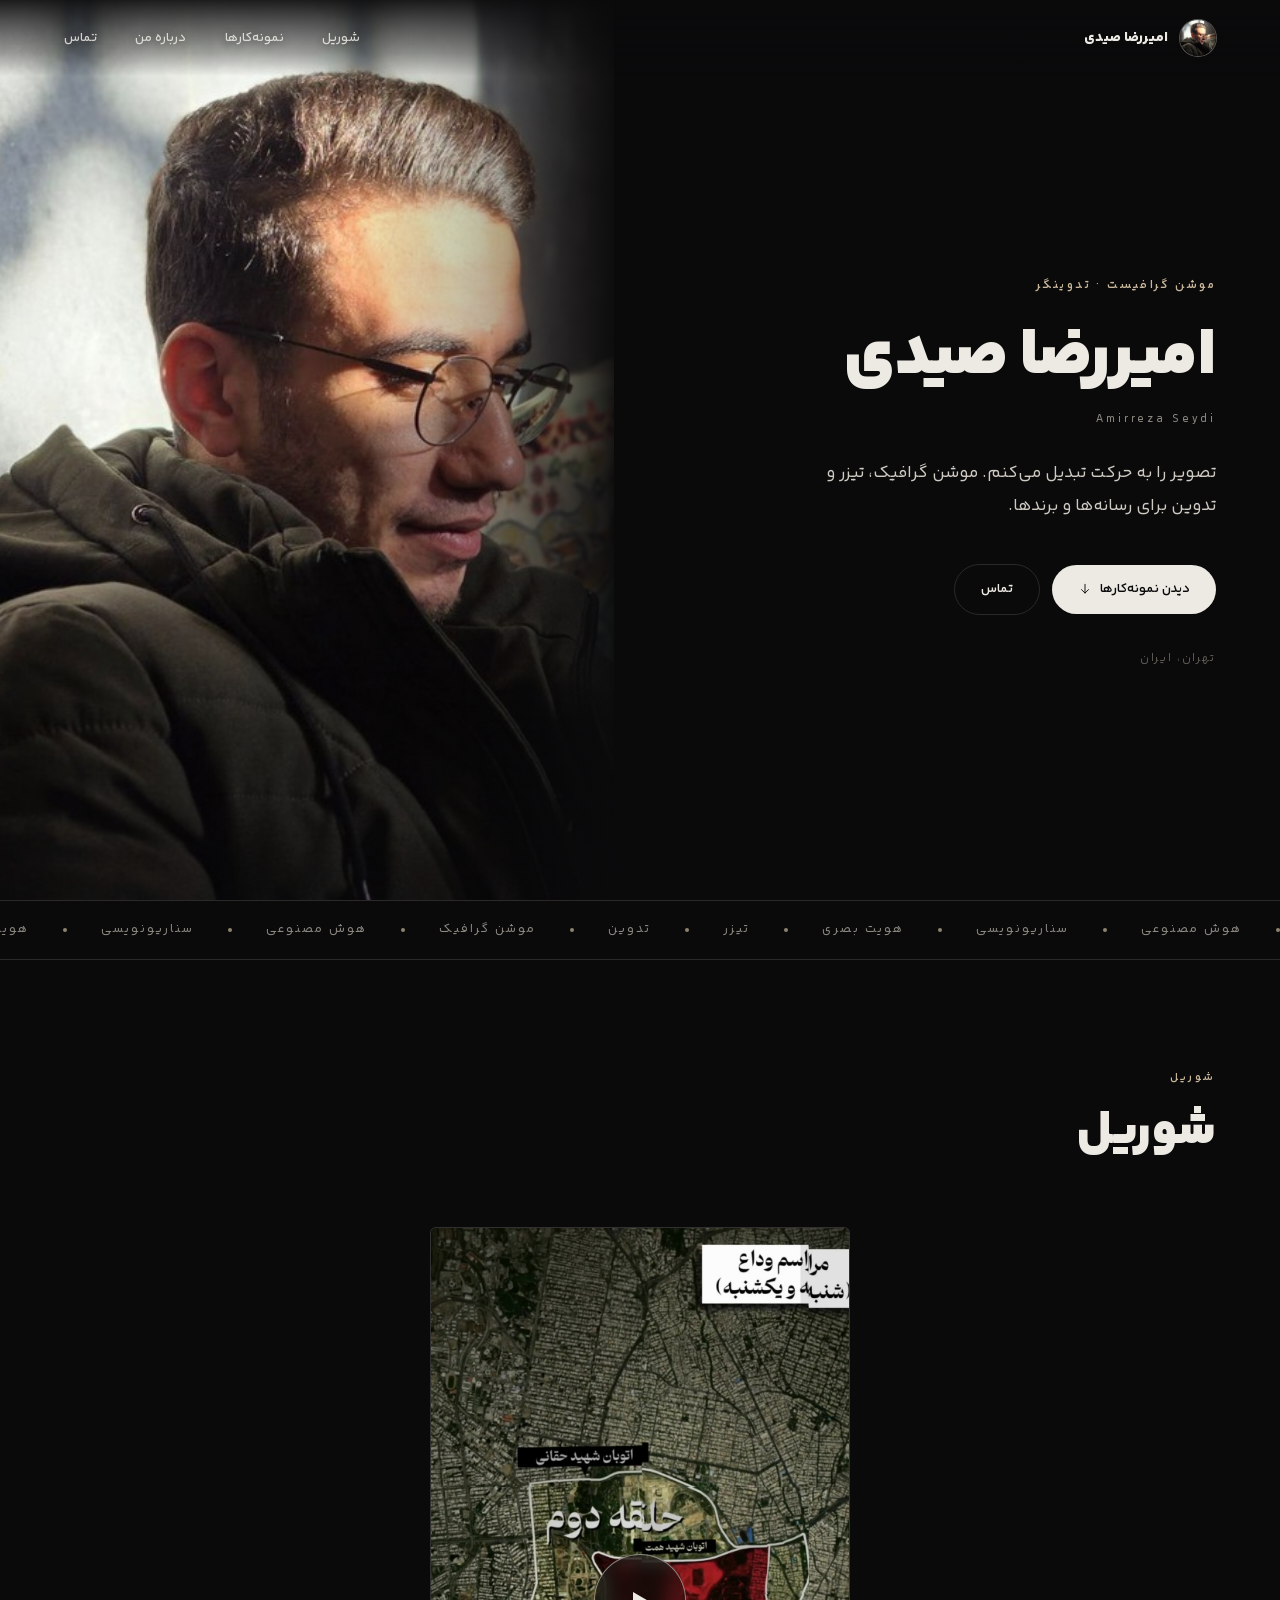
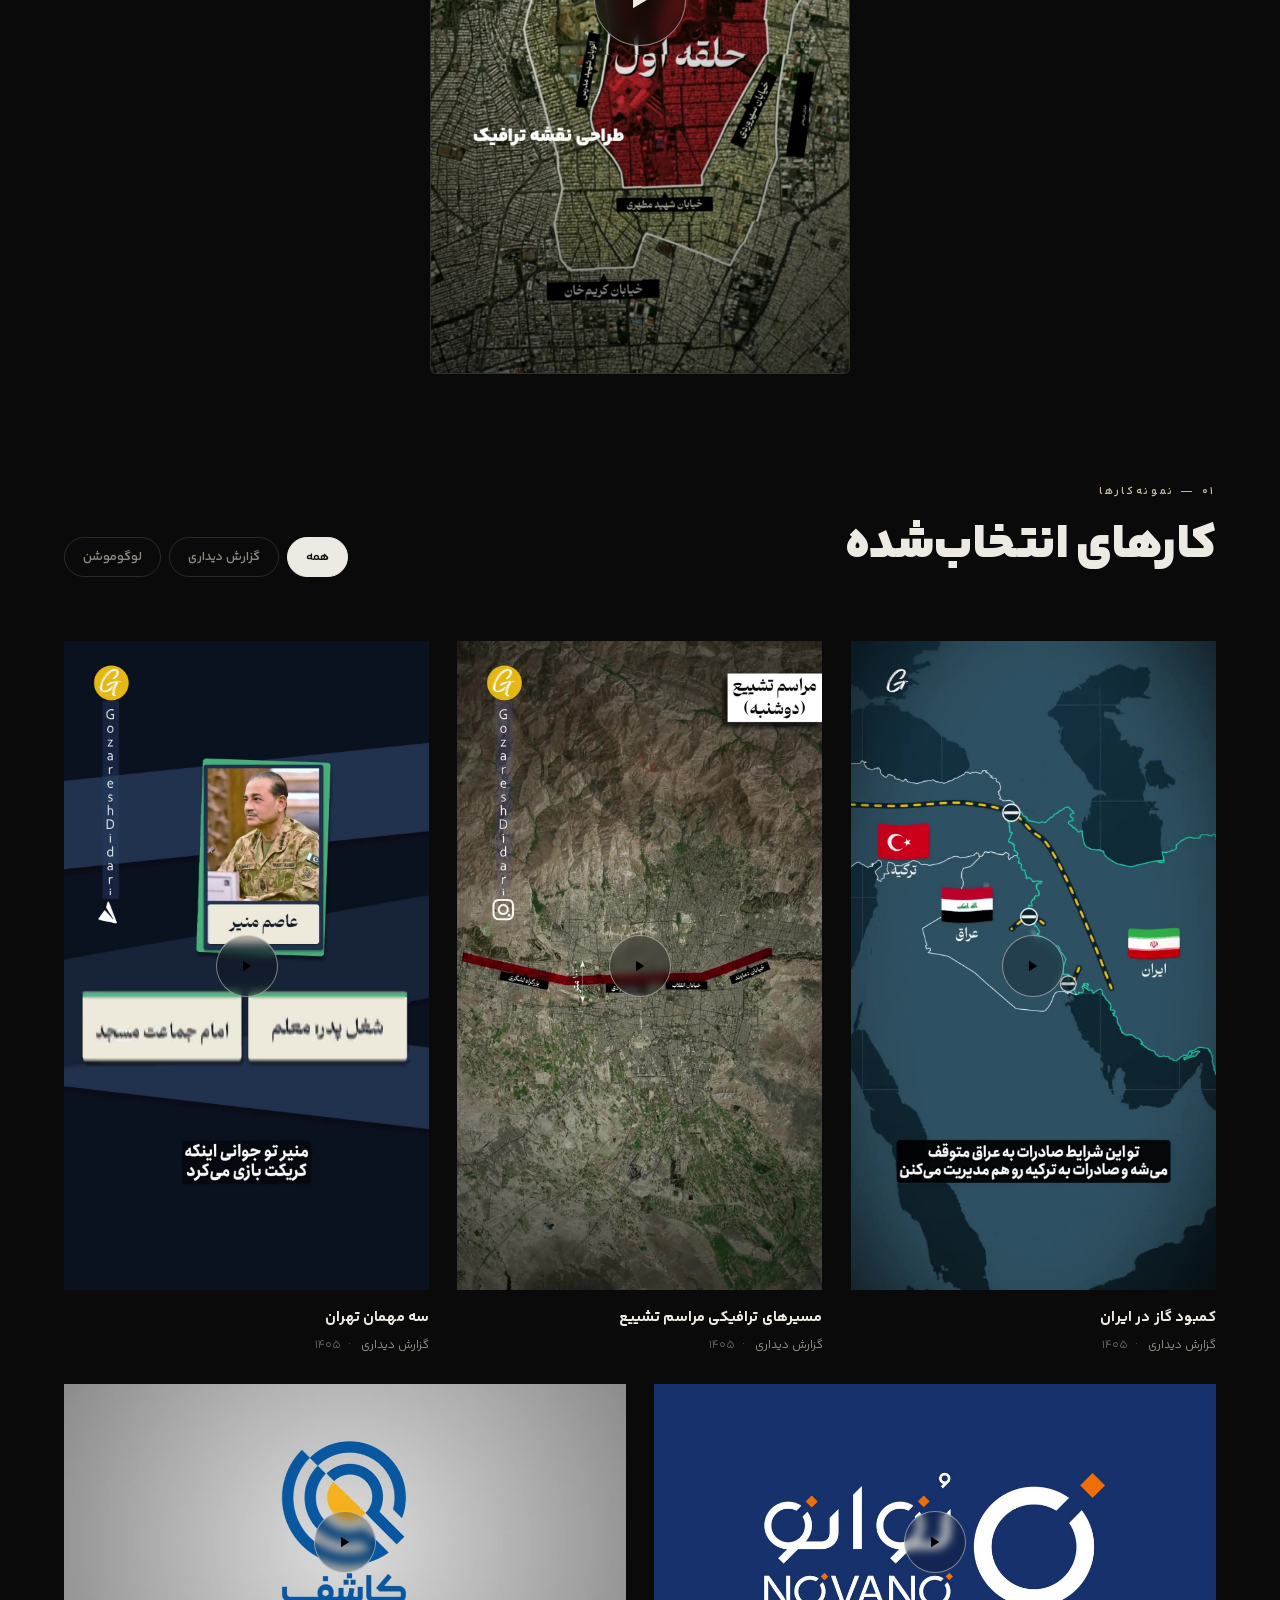
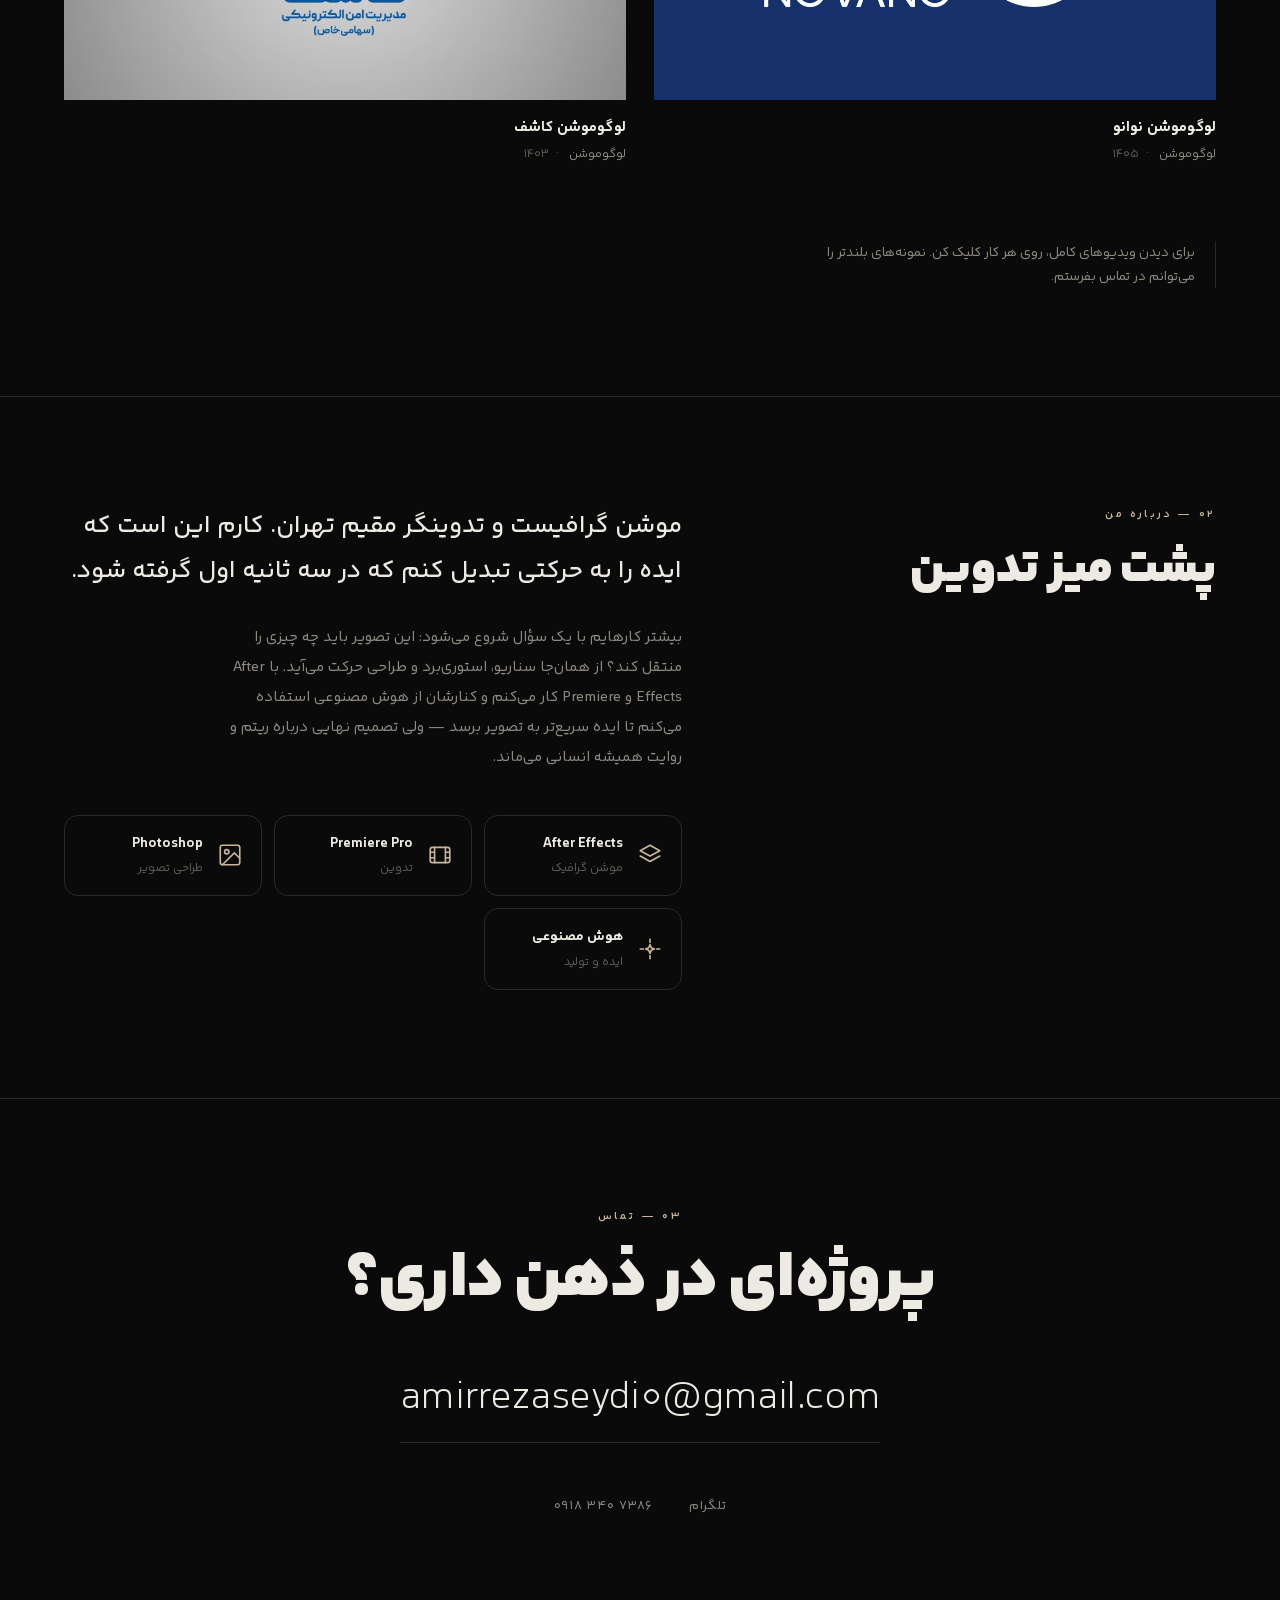
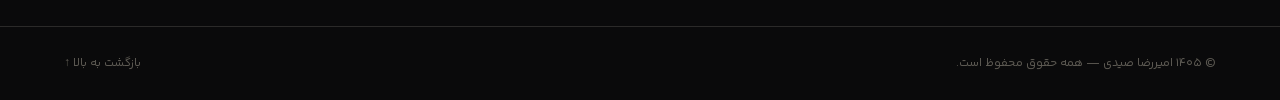
==== index.html @ f7ff1bcb "Add files via upload" ====
<!DOCTYPE html>
<html lang="fa" dir="rtl">
<head>
<meta charset="UTF-8">
<meta name="viewport" content="width=device-width, initial-scale=1">
<title>امیررضا صیدی — موشن گرافیست و تدوینگر</title>
<meta name="description" content="امیررضا صیدی، موشن گرافیست و تدوینگر مقیم تهران. تجربه تولید روزانه محتوای تصویری در خبرگزاری دانشجو، تلویزیون اینترنتی تمام‌رخ و رسانه بانک مرکزی.">
<meta name="theme-color" content="#0A0A0B">
<meta name="author" content="Amirreza Seydi">

<!-- Open Graph: تصویر اشتراک‌گذاری را با assets/og-cover.jpg جایگزین کن -->
<meta property="og:type" content="website">
<meta property="og:title" content="امیررضا صیدی — موشن گرافیست و تدوینگر">
<meta property="og:description" content="موشن گرافیک، تدوین و روایت تصویری. مستقر در تهران.">
<meta property="og:image" content="assets/hero.jpg">
<meta name="twitter:card" content="summary_large_image">

<link rel="preload" as="image" href="assets/hero.jpg">
<link rel="stylesheet" href="styles.css">
</head>
<body>

<a class="skip" href="#work">رفتن به نمونه‌کارها</a>

<header class="site-header" id="header">
  <div class="wrap header-inner">
    <a class="brand" href="#top">
      <img class="brand-mark" src="assets/avatar.jpg" alt="امیررضا صیدی" width="36" height="36">
      <span class="brand-name">امیررضا صیدی</span>
    </a>

    <nav class="nav" id="nav">
      <a href="#reel">شوریل</a>
    <a href="#work">نمونه‌کارها</a>
      <a href="#about">درباره من</a>
      <a href="#contact">تماس</a>
    </nav>

    <button class="menu-btn" id="menuBtn" aria-label="باز کردن منو" aria-expanded="false" aria-controls="mobileMenu">
      <span></span><span></span>
    </button>
  </div>
</header>

<div class="mobile-menu" id="mobileMenu">
  <nav>
    <a href="#reel">شوریل</a>
    <a href="#work">نمونه‌کارها</a>
    <a href="#about">درباره من</a>
    <a href="#contact">تماس</a>
  </nav>
  <div class="mobile-menu-foot">
    <a href="mailto:amirrezaseydi0@gmail.com">amirrezaseydi0@gmail.com</a>
    <a href="https://t.me/amirrezaseydi" target="_blank" rel="noopener">تلگرام</a>
  </div>
</div>

<main id="top">

  <section class="hero">
    <div class="hero-text">
      <div class="hero-inner">
        <p class="hero-eyebrow">موشن گرافیست · تدوینگر</p>
        <h1 class="hero-title">امیررضا صیدی</h1>
        <p class="hero-latin">Amirreza Seydi</p>
        <p class="hero-lead">تصویر را به حرکت تبدیل می‌کنم. موشن گرافیک، تیزر و تدوین برای رسانه‌ها و برندها.</p>
        <div class="hero-actions">
          <a class="cta" href="#work">دیدن نمونه‌کارها
            <svg viewBox="0 0 24 24" aria-hidden="true"><path d="M12 4v15M6 13l6 6 6-6" fill="none" stroke="currentColor" stroke-width="1.6" stroke-linecap="round" stroke-linejoin="round"/></svg>
          </a>
          <a class="cta-ghost" href="#contact">تماس</a>
        </div>
        <p class="hero-loc">تهران، ایران</p>
      </div>
    </div>
    <div class="hero-media">
      <img src="assets/hero.jpg" alt="پرتره امیررضا صیدی" width="1920" height="1080" fetchpriority="high">
    </div>
  </section>

  <div class="marquee" aria-hidden="true">
    <div class="marquee-track">
      <span>موشن گرافیک</span><i></i><span>تدوین</span><i></i><span>تیزر</span><i></i><span>هویت بصری</span><i></i><span>سناریونویسی</span><i></i><span>هوش مصنوعی</span><i></i>
      <span>موشن گرافیک</span><i></i><span>تدوین</span><i></i><span>تیزر</span><i></i><span>هویت بصری</span><i></i><span>سناریونویسی</span><i></i><span>هوش مصنوعی</span><i></i>
    </div>
  </div>

  <!-- شوریل: فایل ویدیو را با نام assets/showreel.mp4 کنار بقیه بگذار (ترجیحاً H.264، زیر ۲۰ مگ). تا وقتی نباشد، کاور نمایش داده می‌شود. -->
  <section class="section reel" id="reel">
    <div class="wrap">
      <div class="section-head" data-reveal>
        <div>
          <p class="label">شوریل</p>
          <h2 class="section-title">شوریل</h2>
        </div>
      </div>
      <div class="reel-frame" data-reveal>
        <video id="reelVideo" src="assets/showreel-web.mp4" poster="assets/poster-showreel.jpg" preload="none" playsinline controls></video>
        <button class="reel-play" id="reelPlay" aria-label="پخش شوریل">
          <svg viewBox="0 0 24 24" aria-hidden="true"><path d="M8 5.5v13l11-6.5z" fill="currentColor"/></svg>
        </button>
      </div>
    </div>
  </section>

  <section class="section" id="work">
    <div class="wrap">
      <div class="section-head">
        <div>
          <p class="label">۰۱ — نمونه‌کارها</p>
          <h2 class="section-title">کارهای انتخاب‌شده</h2>
        </div>
        <div class="filters" role="group" aria-label="فیلتر دسته‌بندی">
          <button class="chip is-active" data-filter="all">همه</button>
          <button class="chip" data-filter="report">گزارش دیداری</button>
          <button class="chip" data-filter="logo">لوگوموشن</button>
        </div>
      </div>

      <!-- هر figure یک نمونه‌کار است.
           برای عکس: فقط src تگ img را عوض کن.
           برای ویدیو: به figure صفت data-video بده، مثل
             <figure class="work-item" data-cat="motion" data-video="assets/work-01.mp4" ...>
           عکسی که داخل img گذاشته‌ای خودکار می‌شود پوستر ویدیو. -->
      <div class="work-grid" id="workGrid">

        <figure class="work-item" data-cat="report" data-reveal
                data-video="assets/Gas.mp4"
                data-title="کمبود گاز در ایران" data-cat-label="گزارش دیداری" data-year="۱۴۰۵"
                data-desc="گزارش تصویری درباره کمبود گاز و وضعیت صادرات؛ نقشه‌های متحرک و روایت داده برای صفحه «گزارش دیداری».">
          <button class="work-btn" type="button" aria-label="پخش کمبود گاز در ایران">
            <img src="assets/poster-Gas.jpg" alt="نقشه متحرک صادرات گاز ایران" loading="lazy">
          </button>
          <figcaption>
            <h3>کمبود گاز در ایران</h3>
            <p>گزارش دیداری <span>۱۴۰۵</span></p>
          </figcaption>
        </figure>

        <figure class="work-item" data-cat="report" data-reveal
                data-video="assets/Tashee-web.mp4"
                data-title="مسیرهای ترافیکی مراسم تشییع" data-cat-label="گزارش دیداری" data-year="۱۴۰۵"
                data-desc="نقشه‌های ترافیکی متحرک برای معرفی مسیرها و محدوده‌های بسته‌شده مراسم؛ از تصویر ماهواره‌ای تا حلقه‌های ترافیکی.">
          <button class="work-btn" type="button" aria-label="پخش مسیرهای ترافیکی مراسم تشییع">
            <img src="assets/poster-Tashee.jpg" alt="نقشه ماهواره‌ای تهران با مسیر مراسم" loading="lazy">
          </button>
          <figcaption>
            <h3>مسیرهای ترافیکی مراسم تشییع</h3>
            <p>گزارش دیداری <span>۱۴۰۵</span></p>
          </figcaption>
        </figure>

        <figure class="work-item" data-cat="report" data-reveal
                data-video="assets/TehranGuests.mp4"
                data-title="سه مهمان تهران" data-cat-label="گزارش دیداری" data-year="۱۴۰۵"
                data-desc="معرفی سه چهره سیاسی که برای یک نشست به ایران آمدند؛ کارت‌های معرفی، تصویر و روایت کوتاه.">
          <button class="work-btn" type="button" aria-label="پخش سه مهمان تهران">
            <img src="assets/poster-TehranGuests.jpg" alt="کارت معرفی یکی از مهمانان" loading="lazy">
          </button>
          <figcaption>
            <h3>سه مهمان تهران</h3>
            <p>گزارش دیداری <span>۱۴۰۵</span></p>
          </figcaption>
        </figure>

        <figure class="work-item work-item--logo" data-cat="logo" data-reveal
                data-video="assets/NOVANO-web.mp4"
                data-title="لوگوموشن نوانو" data-cat-label="لوگوموشن" data-year="۱۴۰۵"
                data-desc="انیمیشن لوگوی برند نوانو؛ حرکت مینیمال و تمیز برای شروع و پایان ویدیوهای برند.">
          <button class="work-btn" type="button" aria-label="پخش لوگوموشن نوانو">
            <img src="assets/poster-NOVANO.jpg" alt="لوگوی نوانو" loading="lazy">
          </button>
          <figcaption>
            <h3>لوگوموشن نوانو</h3>
            <p>لوگوموشن <span>۱۴۰۵</span></p>
          </figcaption>
        </figure>

        <figure class="work-item work-item--logo" data-cat="logo" data-reveal
                data-video="assets/Kashef.mp4"
                data-title="لوگوموشن کاشف" data-cat-label="لوگوموشن" data-year="۱۴۰۳"
                data-desc="انیمیشن لوگوی شرکت کاشف؛ ساخت حرکت از شکل ذره‌بین تا نمایش کامل نشان.">
          <button class="work-btn" type="button" aria-label="پخش لوگوموشن کاشف">
            <img src="assets/poster-Kashef.jpg" alt="لوگوی کاشف" loading="lazy">
          </button>
          <figcaption>
            <h3>لوگوموشن کاشف</h3>
            <p>لوگوموشن <span>۱۴۰۳</span></p>
          </figcaption>
        </figure>

      </div>

      <p class="work-note" data-reveal>برای دیدن ویدیوهای کامل، روی هر کار کلیک کن. نمونه‌های بلندتر را می‌توانم در تماس بفرستم.</p>
    </div>
  </section>

  <section class="section about" id="about">
    <div class="wrap about-grid">
      <div class="about-intro" data-reveal>
        <p class="label">۰۲ — درباره من</p>
        <h2 class="section-title">پشت میز تدوین</h2>
      </div>

      <div class="about-body" data-reveal>
        <p class="lead">موشن گرافیست و تدوینگر مقیم تهران. کارم این است که ایده را به حرکتی تبدیل کنم که در سه ثانیه اول گرفته شود.</p>
        <p>بیشتر کارهایم با یک سؤال شروع می‌شود: این تصویر باید چه چیزی را منتقل کند؟ از همان‌جا سناریو، استوری‌برد و طراحی حرکت می‌آید. با After Effects و Premiere کار می‌کنم و کنارشان از هوش مصنوعی استفاده می‌کنم تا ایده سریع‌تر به تصویر برسد — ولی تصمیم نهایی درباره ریتم و روایت همیشه انسانی می‌ماند.</p>
        <ul class="tools" aria-label="ابزارها">
          <li><svg viewBox="0 0 24 24" aria-hidden="true" fill="none" stroke="currentColor" stroke-width="1.5" stroke-linecap="round" stroke-linejoin="round"><path d="M12 3 3 8l9 5 9-5-9-5Z"/><path d="m3 13 9 5 9-5"/></svg><span><b>After Effects</b><small>موشن گرافیک</small></span></li>
          <li><svg viewBox="0 0 24 24" aria-hidden="true" fill="none" stroke="currentColor" stroke-width="1.5" stroke-linecap="round" stroke-linejoin="round"><rect x="3" y="5" width="18" height="14" rx="2"/><path d="M7 5v14M17 5v14M3 9.5h4M3 14.5h4M17 9.5h4M17 14.5h4"/></svg><span><b>Premiere Pro</b><small>تدوین</small></span></li>
          <li><svg viewBox="0 0 24 24" aria-hidden="true" fill="none" stroke="currentColor" stroke-width="1.5" stroke-linecap="round" stroke-linejoin="round"><rect x="3" y="3" width="18" height="18" rx="2"/><circle cx="9" cy="9" r="2"/><path d="m21 15-5-5L5 21"/></svg><span><b>Photoshop</b><small>طراحی تصویر</small></span></li>
          <li><svg viewBox="0 0 24 24" aria-hidden="true" fill="none" stroke="currentColor" stroke-width="1.5" stroke-linecap="round" stroke-linejoin="round"><path d="M12 3v3M12 18v3M3 12h3M18 12h3"/><path d="M12 8l1.2 2.8L16 12l-2.8 1.2L12 16l-1.2-2.8L8 12l2.8-1.2Z"/></svg><span><b>هوش مصنوعی</b><small>ایده و تولید</small></span></li>
        </ul>
      </div>
    </div>
  </section>

  <section class="section contact" id="contact">
    <div class="wrap">
      <p class="label" data-reveal>۰۳ — تماس</p>
      <h2 class="contact-title" data-reveal>پروژه‌ای در ذهن داری؟</h2>
      <a class="contact-mail" href="mailto:amirrezaseydi0@gmail.com" data-reveal>amirrezaseydi0@gmail.com</a>
      <div class="contact-links" data-reveal>
        <a href="https://t.me/amirrezaseydi" target="_blank" rel="noopener">تلگرام</a>
        <a href="tel:+989183407386"><span class="phone" dir="ltr">۰۹۱۸ ۳۴۰ ۷۳۸۶</span></a>
      </div>
    </div>
  </section>

</main>

<footer class="site-footer">
  <div class="wrap footer-inner">
    <p>© <span id="year">۱۴۰۵</span> امیررضا صیدی — همه حقوق محفوظ است.</p>
    <a href="#top" class="to-top">بازگشت به بالا ↑</a>
  </div>
</footer>

<div class="lightbox" id="lightbox" role="dialog" aria-modal="true" aria-label="نمایش تصویر">
  <button class="lb-close" id="lbClose" type="button" aria-label="بستن">✕</button>
  <button class="lb-nav lb-prev" id="lbPrev" type="button" aria-label="قبلی">›</button>
  <button class="lb-nav lb-next" id="lbNext" type="button" aria-label="بعدی">‹</button>
  <figure class="lb-figure">
    <img id="lbImg" src="" alt="">
    <video id="lbVideo" controls playsinline preload="metadata" hidden></video>
    <figcaption>
      <h3 id="lbTitle"></h3>
      <p id="lbMeta"></p>
      <p id="lbDesc" class="lb-desc"></p>
    </figcaption>
  </figure>
</div>

<script src="script.js"></script>
</body>
</html>
---- styles.css ----
@font-face {
  font-family: 'Yekan Bakh';
  src: url('fonts/YekanBakh-VF.woff2') format('woff2-variations'), url('fonts/YekanBakh-VF.woff2') format('woff2');
  font-weight: 100 950;
  font-display: swap;
}

*, *::before, *::after { box-sizing: border-box; }

:root {
  --bg: #0A0A0B;
  --bg-soft: #101012;
  --text: #EDEAE4;
  --muted: #8C8880;
  --faint: #5C5952;
  --line: rgba(237, 234, 228, 0.14);
  --accent: #C8B79A;
  --pad: clamp(20px, 5vw, 72px);
  --maxw: 1440px;
  --ease: cubic-bezier(0.22, 0.8, 0.2, 1);
}

html {
  -webkit-text-size-adjust: 100%;
  scroll-behavior: smooth;
}

body {
  margin: 0;
  background: var(--bg);
  color: var(--text);
  font-family: 'Yekan Bakh', 'Segoe UI', Tahoma, sans-serif;
  font-weight: 400;
  font-size: 16px;
  line-height: 1.75;
  -webkit-font-smoothing: antialiased;
  -moz-osx-font-smoothing: grayscale;
  overflow-x: hidden;
}

body.menu-open { overflow: hidden; }

::selection { background: var(--accent); color: #0A0A0B; }

img { max-width: 100%; }

a { color: inherit; }

:focus-visible {
  outline: 1px solid var(--accent);
  outline-offset: 3px;
}

.wrap {
  width: 100%;
  max-width: var(--maxw);
  margin-inline: auto;
  padding-inline: var(--pad);
}

.skip {
  position: absolute;
  inset-block-start: -60px;
  inset-inline-start: 16px;
  z-index: 300;
  background: var(--text);
  color: var(--bg);
  padding: 10px 18px;
  text-decoration: none;
  font-size: 13px;
  transition: inset-block-start 0.2s;
}
.skip:focus { inset-block-start: 16px; }

/* ---------- header ---------- */

.site-header {
  position: fixed;
  inset-block-start: 0;
  inset-inline: 0;
  z-index: 50;
  isolation: isolate;
  transition: background 0.45s var(--ease), border-color 0.45s var(--ease);
  border-block-end: 1px solid transparent;
}

.site-header::before {
  content: '';
  position: absolute;
  inset: 0;
  z-index: -1;
  background: linear-gradient(to bottom, rgba(10, 10, 11, 0.92), rgba(10, 10, 11, 0.35) 70%, rgba(10, 10, 11, 0));
  transition: opacity 0.45s var(--ease);
}

.site-header.is-scrolled::before { opacity: 0; }

.site-header.is-scrolled {
  background: rgba(10, 10, 11, 0.84);
  backdrop-filter: blur(16px);
  -webkit-backdrop-filter: blur(16px);
  border-block-end-color: var(--line);
}

.header-inner {
  display: flex;
  align-items: center;
  justify-content: space-between;
  gap: 24px;
  height: 76px;
}

.brand {
  display: flex;
  align-items: center;
  gap: 12px;
  text-decoration: none;
}

.brand-mark {
  display: block;
  width: 36px;
  height: 36px;
  border-radius: 50%;
  object-fit: cover;
  box-shadow: 0 0 0 1px rgba(237, 234, 228, 0.32);
  transition: box-shadow 0.3s, filter 0.3s;
  filter: brightness(1.04);
}

.brand:hover .brand-mark {
  box-shadow: 0 0 0 1px rgba(237, 234, 228, 0.6);
  filter: brightness(1.12);
}

.brand-name {
  font-size: 14px;
  font-weight: 400;
  letter-spacing: 0.01em;
}

.nav {
  display: flex;
  gap: clamp(20px, 3vw, 44px);
}

.nav a {
  position: relative;
  color: var(--text);
  opacity: 0.85;
  text-shadow: 0 1px 10px rgba(0, 0, 0, 0.6);
  text-decoration: none;
  font-size: 13px;
  padding-block: 6px;
  transition: color 0.3s;
}

.nav a::after {
  content: '';
  position: absolute;
  inset-block-end: 0;
  inset-inline-start: 0;
  width: 100%;
  height: 1px;
  background: var(--text);
  transform: scaleX(0);
  transform-origin: 100% 50%;
  transition: transform 0.4s var(--ease);
}

.nav a:hover { opacity: 1; }
.nav a:hover::after { transform: scaleX(1); }

.menu-btn {
  display: none;
  position: relative;
  width: 44px;
  height: 44px;
  padding: 0;
  background: none;
  border: 0;
  cursor: pointer;
}

.menu-btn span {
  position: absolute;
  left: 50%;
  width: 22px;
  height: 1px;
  background: var(--text);
  transform: translateX(-50%);
  transition: transform 0.4s var(--ease);
}

.menu-btn span:nth-child(1) { top: 19px; }
.menu-btn span:nth-child(2) { top: 27px; }

.menu-btn[aria-expanded="true"] span:nth-child(1) { transform: translateX(-50%) translateY(4px) rotate(45deg); }
.menu-btn[aria-expanded="true"] span:nth-child(2) { transform: translateX(-50%) translateY(-4px) rotate(-45deg); }

.mobile-menu {
  position: fixed;
  inset: 0;
  z-index: 45;
  background: var(--bg);
  display: flex;
  flex-direction: column;
  justify-content: center;
  padding: var(--pad);
  opacity: 0;
  visibility: hidden;
  transition: opacity 0.4s var(--ease), visibility 0.4s;
}

.mobile-menu.is-open { opacity: 1; visibility: visible; }

.mobile-menu nav { display: flex; flex-direction: column; }

.mobile-menu nav a {
  font-size: clamp(2rem, 9vw, 3rem);
  font-weight: 200;
  letter-spacing: -0.02em;
  text-decoration: none;
  padding-block: 14px;
  border-block-end: 1px solid var(--line);
}

.mobile-menu-foot {
  display: flex;
  gap: 24px;
  margin-block-start: 40px;
  font-size: 13px;
}

.mobile-menu-foot a { color: var(--muted); text-decoration: none; }

/* ---------- hero ---------- */

.hero {
  display: grid;
  grid-template-columns: 1.04fr 0.96fr;
  min-height: 100svh;
}

.hero-text {
  display: flex;
  align-items: center;
  padding-block: 132px 88px;
  padding-inline: var(--pad) clamp(24px, 4vw, 64px);
}

.hero-inner { width: 100%; max-width: 580px; }

.hero-media {
  position: relative;
  overflow: hidden;
  min-height: 60vh;
  background: var(--bg-soft);
}

.hero-media img {
  position: absolute;
  inset: 0;
  width: 100%;
  height: 100%;
  object-fit: cover;
  object-position: 42% 20%;
}

.hero-media::after {
  content: '';
  position: absolute;
  inset: 0;
  background:
    linear-gradient(to left, rgba(10, 10, 11, 0.94) 0%, rgba(10, 10, 11, 0.3) 18%, rgba(10, 10, 11, 0) 44%),
    linear-gradient(to top, rgba(10, 10, 11, 0.5) 0%, rgba(10, 10, 11, 0) 34%);
}

.hero-eyebrow {
  margin: 0 0 22px;
  font-size: 12px;
  font-weight: 400;
  letter-spacing: 0.2em;
  color: var(--accent);
}

.hero-title {
  margin: 0 0 12px;
  font-size: clamp(2.6rem, 5.4vw, 5.6rem);
  font-weight: 200;
  line-height: 1.04;
  letter-spacing: -0.03em;
}

.hero-latin {
  margin: 0 0 28px;
  font-size: 11.5px;
  letter-spacing: 0.26em;
  color: var(--muted);
  direction: ltr;
  text-align: right;
}

.hero-lead {
  margin: 0 0 40px;
  max-width: 40ch;
  font-size: clamp(15px, 1.4vw, 17px);
  font-weight: 300;
  line-height: 1.95;
  color: #CFCAC2;
}

.hero-actions {
  display: flex;
  flex-wrap: wrap;
  align-items: center;
  gap: 12px;
  margin-block-end: 34px;
}

.cta {
  display: inline-flex;
  align-items: center;
  gap: 8px;
  padding: 13px 26px;
  border-radius: 999px;
  background: var(--text);
  color: #0A0A0B;
  font-size: 13px;
  text-decoration: none;
  transition: background 0.3s, transform 0.3s var(--ease);
}

.cta:hover { background: var(--accent); transform: translateY(-1px); }

.cta svg { width: 14px; height: 14px; }

.cta-ghost {
  display: inline-flex;
  align-items: center;
  padding: 13px 26px;
  border: 1px solid var(--line);
  border-radius: 999px;
  color: var(--text);
  font-size: 13px;
  text-decoration: none;
  transition: border-color 0.3s, background 0.3s;
}

.cta-ghost:hover {
  border-color: rgba(237, 234, 228, 0.45);
  background: rgba(237, 234, 228, 0.04);
}

.hero-loc {
  margin: 0;
  font-size: 12px;
  letter-spacing: 0.14em;
  color: var(--faint);
}

.hero-inner > * { animation: rise 1.1s var(--ease) both; }
.hero-title { animation-delay: 0.06s; }
.hero-latin { animation-delay: 0.1s; }
.hero-lead { animation-delay: 0.16s; }
.hero-actions { animation-delay: 0.24s; }
.hero-loc { animation-delay: 0.32s; }

@keyframes rise {
  from { opacity: 0; transform: translateY(22px); }
  to { opacity: 1; transform: none; }
}

/* ---------- marquee ---------- */

.marquee {
  overflow: hidden;
  border-block: 1px solid var(--line);
  padding-block: 18px;
}

.marquee-track {
  direction: ltr;
  display: flex;
  align-items: center;
  gap: 34px;
  width: max-content;
  animation: slide 40s linear infinite;
}

.marquee-track span {
  font-size: 12.5px;
  letter-spacing: 0.16em;
  color: var(--muted);
  white-space: nowrap;
}

.marquee-track i {
  flex: none;
  width: 4px;
  height: 4px;
  border-radius: 50%;
  background: var(--accent);
  opacity: 0.7;
}

@keyframes slide {
  from { transform: translateX(0); }
  to { transform: translateX(-50%); }
}

/* ---------- sections ---------- */

.section { padding-block: clamp(80px, 12vh, 160px); }

section[id] { scroll-margin-top: 76px; }

.label {
  margin: 0 0 14px;
  font-size: 11px;
  font-weight: 400;
  letter-spacing: 0.24em;
  color: var(--accent);
}

.section-title {
  margin: 0;
  font-size: clamp(1.9rem, 4vw, 3.1rem);
  font-weight: 300;
  line-height: 1.25;
  letter-spacing: -0.02em;
}

.section-head {
  display: flex;
  align-items: flex-end;
  justify-content: space-between;
  flex-wrap: wrap;
  gap: 28px;
  margin-block-end: clamp(36px, 5vw, 64px);
}

.filters { display: flex; gap: 8px; flex-wrap: wrap; }

.chip {
  font-family: inherit;
  font-size: 12.5px;
  color: var(--muted);
  background: none;
  border: 1px solid var(--line);
  border-radius: 999px;
  padding: 9px 18px;
  cursor: pointer;
  transition: color 0.3s, border-color 0.3s, background 0.3s;
}

.chip:hover { color: var(--text); border-color: rgba(237, 234, 228, 0.36); }

.chip.is-active {
  background: var(--text);
  border-color: var(--text);
  color: #0A0A0B;
}

/* ---------- work grid ---------- */

.work-grid {
  display: grid;
  grid-template-columns: repeat(3, 1fr);
  align-items: start;
  gap: clamp(18px, 2.2vw, 34px);
}

.work-item { margin: 0; }

.work-item--wide { grid-column: span 2; }

.work-btn {
  position: relative;
  display: block;
  width: 100%;
  padding: 0;
  border: 0;
  background: var(--bg-soft);
  overflow: hidden;
  cursor: pointer;
}

.work-btn img,
.work-btn video {
  display: block;
  width: 100%;
  height: auto;
  aspect-ratio: 4 / 5;
  object-fit: cover;
  transition: transform 0.9s var(--ease);
  background: var(--bg-soft);
}

.work-item:nth-child(3) .work-btn img,
.work-item:nth-child(3) .work-btn video { aspect-ratio: 4 / 5; }

.work-item--wide .work-btn img,
.work-item--wide .work-btn video { aspect-ratio: 16 / 9; }

.work-btn:hover img,
.work-btn:hover video { transform: scale(1.045); }

.work-plus {
  position: absolute;
  bottom: 16px;
  left: 16px;
  display: grid;
  place-items: center;
  width: 38px;
  height: 38px;
  border: 1px solid rgba(237, 234, 228, 0.28);
  border-radius: 50%;
  background: rgba(10, 10, 11, 0.5);
  backdrop-filter: blur(8px);
  -webkit-backdrop-filter: blur(8px);
  font-size: 17px;
  font-weight: 300;
  opacity: 0;
  transform: translateY(8px);
  transition: opacity 0.4s var(--ease), transform 0.4s var(--ease);
}

.work-btn:hover .work-plus,
.work-btn:focus-visible .work-plus { opacity: 1; transform: none; }

.work-play {
  position: absolute;
  top: 50%;
  left: 50%;
  transform: translate(-50%, -50%);
  display: grid;
  place-items: center;
  width: 62px;
  height: 62px;
  border: 1px solid rgba(237, 234, 228, 0.5);
  border-radius: 50%;
  background: rgba(10, 10, 11, 0.25);
  backdrop-filter: blur(4px);
  -webkit-backdrop-filter: blur(4px);
  transition: transform 0.45s var(--ease), background 0.45s, opacity 0.35s var(--ease);
}

.work-play svg { width: 18px; height: 18px; margin-inline-start: 2px; }

.work-btn:hover .work-play {
  transform: translate(-50%, -50%) scale(1.08);
  background: rgba(10, 10, 11, 0.5);
}

.work-btn.is-playing .work-play { opacity: 0; }

.work-item figcaption {
  display: flex;
  flex-direction: column;
  gap: 3px;
  padding-block-start: 15px;
}

.work-item figcaption h3 {
  margin: 0;
  font-size: 15px;
  font-weight: 400;
  letter-spacing: 0.01em;
}

.work-item figcaption p {
  margin: 0;
  font-size: 12px;
  color: var(--muted);
}

.work-item figcaption p span::before {
  content: '·';
  margin-inline: 7px;
  color: var(--faint);
}

.work-item figcaption p span { color: var(--faint); }

.work-item.is-hidden { display: none; }

.work-note {
  margin: clamp(44px, 6vw, 76px) 0 0;
  max-width: 52ch;
  padding-inline-start: 20px;
  border-inline-start: 1px solid var(--line);
  font-size: 13.5px;
  color: var(--muted);
}

/* ---------- about ---------- */

.about { border-block-start: 1px solid var(--line); }

.about-grid {
  display: grid;
  grid-template-columns: 0.85fr 1.15fr;
  gap: clamp(32px, 6vw, 90px);
}

.about-intro { position: sticky; top: 120px; align-self: start; }

.about-body .lead {
  margin: 0 0 28px;
  font-size: clamp(1.15rem, 2vw, 1.55rem);
  font-weight: 300;
  line-height: 1.8;
}

.about-body > p:not(.lead) {
  margin: 0 0 42px;
  max-width: 58ch;
  font-size: 15px;
  line-height: 2;
  color: var(--muted);
}

/* ---------- tools ---------- */

.tools {
  list-style: none;
  margin: 0;
  padding: 0;
  display: grid;
  grid-template-columns: repeat(auto-fill, minmax(190px, 1fr));
  gap: 12px;
}

.tools li {
  display: flex;
  align-items: center;
  gap: 14px;
  padding: 16px 18px;
  border: 1px solid var(--line);
  border-radius: 14px;
  transition: border-color 0.3s, background 0.3s;
}

.tools li:hover { border-color: rgba(237, 234, 228, 0.32); background: rgba(237, 234, 228, 0.03); }

.tools svg { width: 26px; height: 26px; flex: none; color: var(--accent); }

.tools span { display: flex; flex-direction: column; gap: 2px; }
.tools b { font-weight: 400; font-size: 14px; }
.tools small { font-size: 12px; color: var(--faint); }

/* ---------- reel ---------- */

.reel { padding-block-end: 0; }

.reel-frame {
  position: relative;
  margin: 48px auto 0;
  width: min(100%, 420px);
  aspect-ratio: 9 / 16;
  border-radius: 6px;
  overflow: hidden;
  background: #111;
  border: 1px solid var(--line);
}

.reel-frame video { width: 100%; height: 100%; object-fit: cover; display: block; }

.reel-play {
  position: absolute;
  inset: 0;
  margin: auto;
  width: 92px;
  height: 92px;
  border-radius: 50%;
  border: 1px solid rgba(237, 234, 228, 0.5);
  background: rgba(10, 10, 11, 0.45);
  backdrop-filter: blur(8px);
  -webkit-backdrop-filter: blur(8px);
  color: var(--text);
  cursor: pointer;
  display: grid;
  place-items: center;
  transition: transform 0.4s var(--ease), background 0.3s;
}

.reel-play:hover { transform: scale(1.08); background: rgba(10, 10, 11, 0.7); }
.reel-play svg { width: 30px; height: 30px; margin-inline-end: -4px; }
.reel-frame.is-playing .reel-play { opacity: 0; pointer-events: none; }

@media (max-width: 640px) { .reel-play { width: 64px; height: 64px; } .reel-play svg { width: 22px; height: 22px; } }

/* ---------- contact ---------- */

.contact {
  text-align: center;
  border-block-start: 1px solid var(--line);
}

.contact-title {
  margin: 0 0 clamp(26px, 4vw, 44px);
  font-size: clamp(2rem, 5.5vw, 4.2rem);
  font-weight: 200;
  letter-spacing: -0.025em;
  line-height: 1.2;
}

.contact-mail {
  display: inline-block;
  padding-block-end: 8px;
  border-block-end: 1px solid var(--line);
  font-size: clamp(1.25rem, 3.6vw, 2.5rem);
  font-weight: 300;
  text-decoration: none;
  letter-spacing: -0.01em;
  transition: color 0.3s, border-color 0.3s;
}

.contact-mail:hover { color: var(--accent); border-block-end-color: var(--accent); }

.contact-links {
  display: flex;
  justify-content: center;
  flex-wrap: wrap;
  gap: clamp(18px, 3vw, 36px);
  margin-block-start: clamp(32px, 5vw, 52px);
}

.contact-links a {
  font-size: 13px;
  letter-spacing: 0.06em;
  color: var(--muted);
  text-decoration: none;
  transition: color 0.3s;
}

.contact-links a:hover { color: var(--text); }

/* شماره تلفن باید چپ‌به‌راست خوانده شود، وگرنه گروه‌های عدد در متن RTL جابه‌جا می‌شوند */
.phone {
  direction: ltr;
  unicode-bidi: isolate;
  display: inline-block;
}

/* ---------- footer ---------- */

.site-footer {
  border-block-start: 1px solid var(--line);
  padding-block: 26px;
}

.footer-inner {
  display: flex;
  align-items: center;
  justify-content: space-between;
  flex-wrap: wrap;
  gap: 14px;
  font-size: 12px;
  color: var(--faint);
}

.footer-inner p { margin: 0; }

.footer-inner a { color: var(--faint); text-decoration: none; transition: color 0.3s; }
.footer-inner a:hover { color: var(--text); }

/* ---------- lightbox ---------- */

.lightbox {
  position: fixed;
  inset: 0;
  z-index: 200;
  display: flex;
  align-items: center;
  justify-content: center;
  padding: clamp(16px, 4vw, 56px);
  background: #060607;
  opacity: 0;
  visibility: hidden;
  transition: opacity 0.35s var(--ease), visibility 0.35s;
}

.lightbox.is-open { opacity: 1; visibility: visible; }

.lb-figure {
  display: flex;
  flex-direction: column;
  align-items: center;
  gap: 22px;
  margin: 0;
  max-width: 100%;
}

.lb-figure img {
  display: block;
  max-width: min(92vw, 1100px);
  max-height: 70vh;
  object-fit: contain;
  opacity: 1;
  transition: opacity 0.3s var(--ease);
}

.lb-figure video {
  display: block;
  max-width: min(92vw, 1100px);
  max-height: 70vh;
  background: #000;
}

.lb-figure img[hidden],
.lb-figure video[hidden] { display: none; }

.lb-figure figcaption {
  max-width: 58ch;
  text-align: center;
}

.lb-figure h3 {
  margin: 0 0 6px;
  font-size: 16px;
  font-weight: 400;
}

.lb-figure p {
  margin: 0;
  font-size: 12px;
  color: var(--muted);
  letter-spacing: 0.06em;
}

.lb-desc {
  margin-block-start: 12px !important;
  font-size: 13.5px;
  line-height: 1.9;
  color: #A8A49C;
  letter-spacing: 0 !important;
}

.lb-close {
  position: absolute;
  top: 18px;
  left: 18px;
  display: grid;
  place-items: center;
  width: 42px;
  height: 42px;
  border: 1px solid var(--line);
  border-radius: 50%;
  background: none;
  color: var(--text);
  font-size: 14px;
  font-family: inherit;
  cursor: pointer;
  transition: border-color 0.3s;
}

.lb-close:hover { border-color: rgba(237, 234, 228, 0.45); }

.lb-nav {
  position: absolute;
  top: 50%;
  transform: translateY(-50%);
  display: grid;
  place-items: center;
  width: 48px;
  height: 48px;
  border: 1px solid var(--line);
  border-radius: 50%;
  background: rgba(10, 10, 11, 0.4);
  color: var(--text);
  font-size: 22px;
  font-family: inherit;
  line-height: 1;
  direction: ltr;
  cursor: pointer;
  transition: border-color 0.3s, background 0.3s;
}

.lb-nav:hover { border-color: rgba(237, 234, 228, 0.45); background: rgba(10, 10, 11, 0.75); }

.lb-prev { right: clamp(10px, 2vw, 34px); }
.lb-next { left: clamp(10px, 2vw, 34px); }

/* ---------- reveal ---------- */

[data-reveal] {
  opacity: 0;
  transform: translateY(26px);
  transition: opacity 0.9s var(--ease), transform 0.9s var(--ease);
}

[data-reveal].is-visible { opacity: 1; transform: none; }

/* ---------- responsive ---------- */

@media (max-width: 1024px) {
  .work-grid { grid-template-columns: repeat(2, 1fr); }
  .work-item--wide { grid-column: span 2; }
  .about-grid { grid-template-columns: 1fr; gap: 36px; }
  .about-intro { position: static; }
}

@media (max-width: 900px) {
  .hero { grid-template-columns: 1fr; min-height: 0; }
  .hero-media { order: -1; height: 56vh; min-height: 0; }
  .hero-media::after {
    background: linear-gradient(to top, var(--bg) 0%, rgba(10, 10, 11, 0.3) 24%, rgba(10, 10, 11, 0) 58%);
  }
  .hero-text {
    padding-block: 40px 72px;
    padding-inline: var(--pad);
  }
  .hero-inner { max-width: none; }
}

@media (max-width: 760px) {
  .nav { display: none; }
  .menu-btn { display: block; }
  .header-inner { height: 68px; }

  .hero-media { height: 48vh; }

  .work-grid { grid-template-columns: 1fr; gap: 38px; }
  .work-item--wide { grid-column: span 1; }
  .work-btn img,
  .work-btn video,
  .work-item:nth-child(3) .work-btn img { aspect-ratio: 4 / 5; }
  .work-item--wide .work-btn img,
  .work-item--wide .work-btn video { aspect-ratio: 4 / 3; }

  .section-head { align-items: flex-start; }
  .lb-nav { width: 40px; height: 40px; font-size: 19px; }
  .lb-figure img { max-height: 58vh; }
}

@media (prefers-reduced-motion: reduce) {
  html { scroll-behavior: auto; }
  *, *::before, *::after {
    animation-duration: 0.01ms !important;
    animation-iteration-count: 1 !important;
    transition-duration: 0.01ms !important;
  }
  [data-reveal] { opacity: 1; transform: none; }
}

/* ---------- real work layout: 3 vertical reports + 2 logo motions ---------- */
.work-grid { grid-template-columns: repeat(6, 1fr); }
.work-grid .work-item { grid-column: span 2; }
.work-grid .work-item--logo { grid-column: span 3; }
.work-grid .work-btn img, .work-grid .work-btn video,
.work-item:nth-child(3) .work-btn img, .work-item:nth-child(3) .work-btn video { aspect-ratio: 9 / 16; object-fit: cover; }
.work-grid .work-item--logo .work-btn img, .work-grid .work-item--logo .work-btn video { aspect-ratio: 16 / 9; }
@media (max-width: 900px) {
  .work-grid { grid-template-columns: repeat(2, 1fr); }
  .work-grid .work-item { grid-column: span 1; }
  .work-grid .work-item--logo { grid-column: span 2; }
}
@media (max-width: 560px) {
  .work-grid { grid-template-columns: 1fr; }
  .work-grid .work-item, .work-grid .work-item--logo { grid-column: span 1; }
}

/* ---------- type hierarchy (Yekan Bakh weights) ---------- */
.hero-title { font-weight: 900; letter-spacing: -0.01em; line-height: 1.15; }
.section-title, .contact-title { font-weight: 900; letter-spacing: -0.01em; }
.brand-name { font-weight: 800; }
.hero-eyebrow, .label { font-weight: 600; }
.about-body .lead { font-weight: 500; }
.work-item figcaption h3 { font-weight: 700; }
.tools b { font-weight: 700; }
.cta, .cta-ghost, .chip { font-weight: 600; }
.nav a { font-weight: 500; }
.hero-lead, .about-body > p:not(.lead) { font-weight: 400; }
.contact-mail { font-weight: 300; }

/* showreel / videos keep their shape in fullscreen */
video:fullscreen, video:-webkit-full-screen { object-fit: contain !important; background: #000; width: 100%; height: 100%; aspect-ratio: auto !important; }

/* ================= hover details (desktop only, calm) ================= */

/* custom cursor */
.cursor { display: none; }
@media (hover: hover) and (pointer: fine) {
  .cursor {
    display: grid; place-items: center;
    position: fixed; top: 0; left: 0; z-index: 200;
    width: 10px; height: 10px; margin: -5px 0 0 -5px;
    border-radius: 50%;
    background: var(--text);
    pointer-events: none;
    mix-blend-mode: difference;
    transition: width .45s var(--ease), height .45s var(--ease), margin .45s var(--ease), background .3s, opacity .3s;
    will-change: transform;
  }
  .cursor span {
    font-size: 12px; font-weight: 700; color: var(--bg);
    opacity: 0; transform: scale(.6);
    transition: opacity .3s, transform .45s var(--ease);
  }
  .cursor.is-link { width: 34px; height: 34px; margin: -17px 0 0 -17px; background: rgba(237,234,228,.9); }
  .cursor.is-media { width: 86px; height: 86px; margin: -43px 0 0 -43px; mix-blend-mode: normal; background: var(--accent); }
  .cursor.is-media span { opacity: 1; transform: scale(1); }
  .cursor.is-hidden { opacity: 0; }
  body.has-cursor .work-btn, body.has-cursor .reel-frame { cursor: none; }
  body.has-cursor .work-btn .work-play { opacity: 0; transition: opacity .3s; }
  body.has-cursor .work-btn:not(:hover) .work-play { opacity: 1; }
}

/* work cards: soft shade + frame + meta reveal */
.work-btn::after {
  content: '';
  position: absolute; inset: 0;
  background: linear-gradient(to top, rgba(10,10,11,.75), rgba(10,10,11,0) 45%);
  box-shadow: inset 0 0 0 1px rgba(200,183,154,0);
  opacity: 0;
  transition: opacity .5s var(--ease), box-shadow .5s var(--ease);
  pointer-events: none;
}
.work-btn:hover::after { opacity: 1; box-shadow: inset 0 0 0 1px rgba(200,183,154,.55); }

.work-hover {
  position: absolute; inset-inline: 18px; inset-block-end: 16px; z-index: 2;
  display: flex; justify-content: space-between; align-items: center;
  font-size: 12px; font-weight: 600; color: var(--text);
  opacity: 0; transform: translateY(10px);
  transition: opacity .45s var(--ease), transform .55s var(--ease);
  pointer-events: none;
}
.work-hover i { font-style: normal; color: var(--accent); }
.work-btn:hover .work-hover { opacity: 1; transform: none; }

.work-item figcaption h3 { position: relative; display: inline-block; }
.work-item figcaption h3::after {
  content: ''; position: absolute; inset-inline-start: 0; inset-block-end: -4px;
  width: 100%; height: 1px; background: var(--accent);
  transform: scaleX(0); transform-origin: 100% 50%;
  transition: transform .5s var(--ease);
}
.work-item:hover figcaption h3::after { transform: scaleX(1); }

/* tools: light that follows the mouse */
.tools li { position: relative; overflow: hidden; }
.tools li::before {
  content: ''; position: absolute; inset: 0;
  background: radial-gradient(180px circle at var(--mx, 50%) var(--my, 50%), rgba(200,183,154,.14), transparent 70%);
  opacity: 0; transition: opacity .4s;
  pointer-events: none;
}
.tools li:hover::before { opacity: 1; }
.tools svg { transition: transform .5s var(--ease); }
.tools li:hover svg { transform: translateY(-2px) rotate(-6deg); }

/* reel: quiet glow */
.reel-frame { transition: box-shadow .6s var(--ease), border-color .6s var(--ease); }
.reel-frame:hover { border-color: rgba(200,183,154,.4); box-shadow: 0 30px 80px -30px rgba(200,183,154,.25); }

/* magnetic buttons */
.cta, .cta-ghost { will-change: transform; }

@media (prefers-reduced-motion: reduce) {
  .cursor { display: none !important; }
  body.has-cursor .work-btn, body.has-cursor .reel-frame { cursor: pointer; }
  .work-hover, .work-btn::after, .tools svg { transition: none; }
}
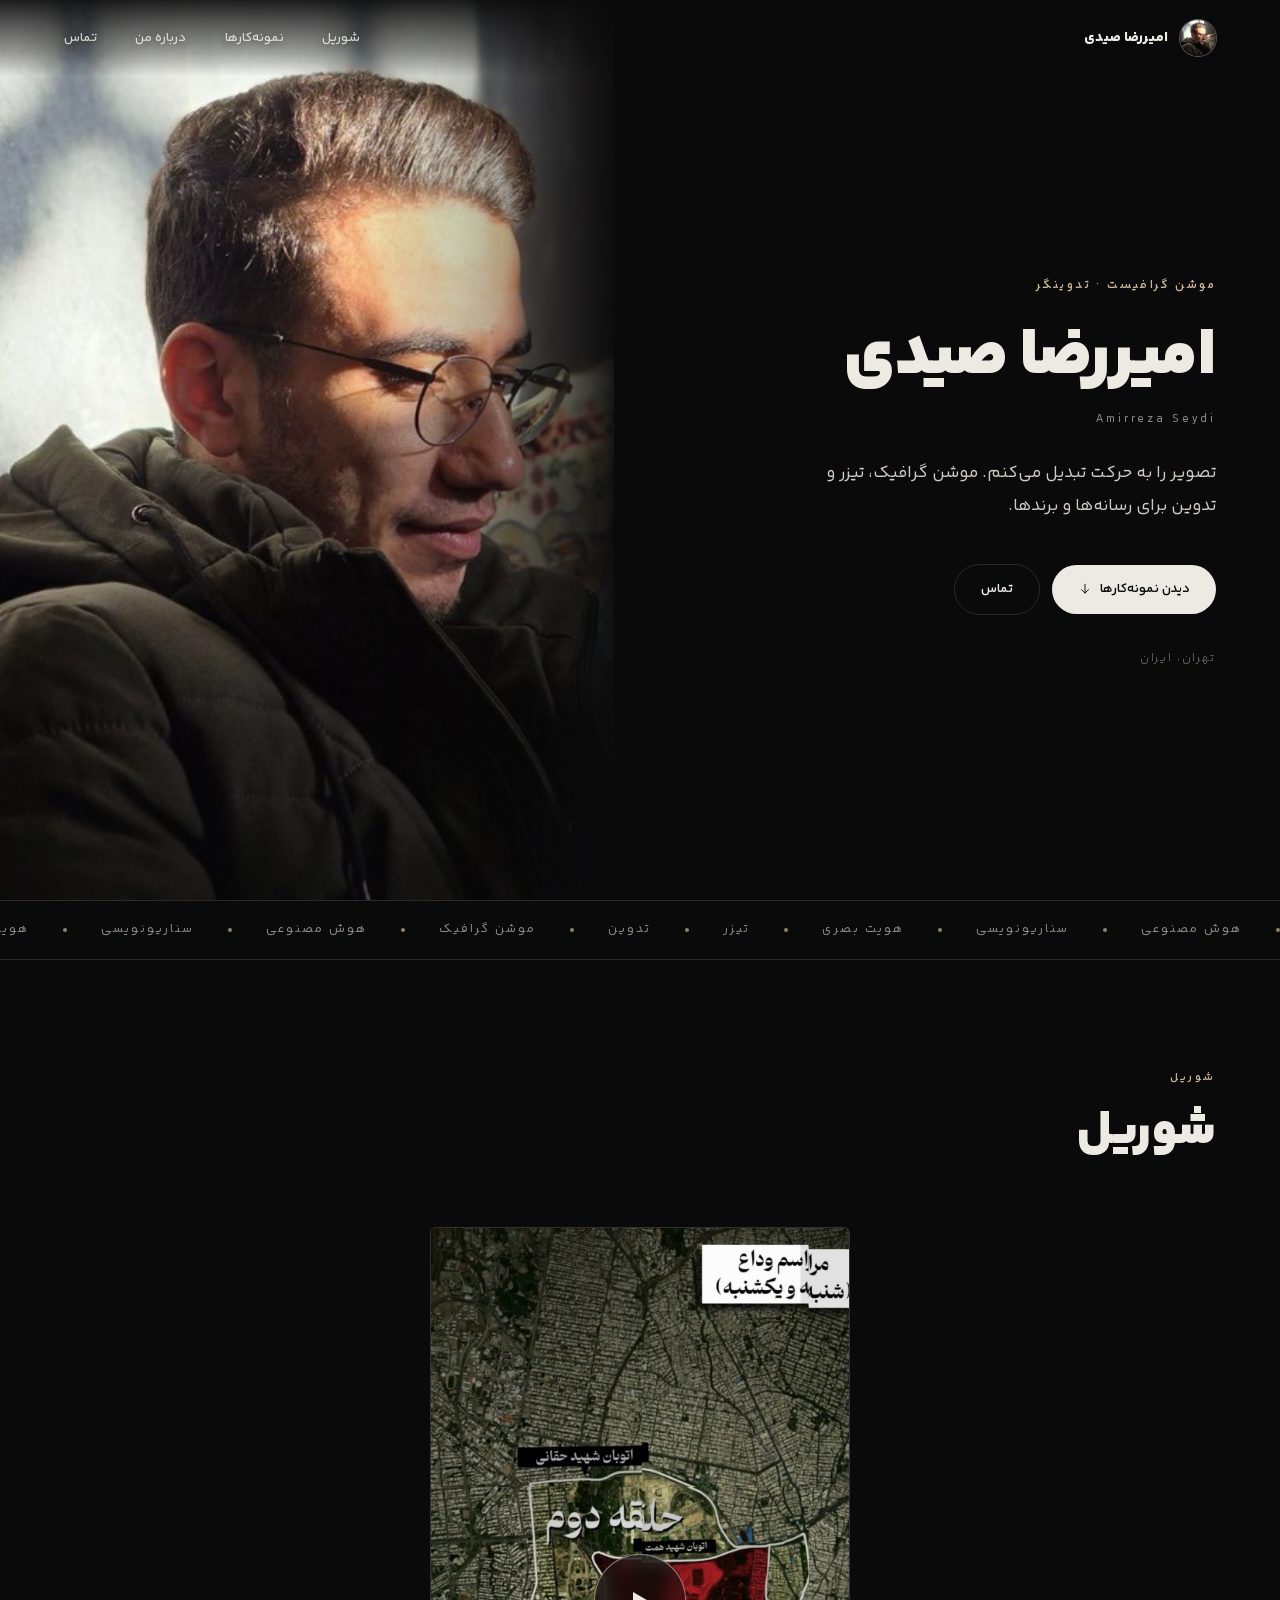
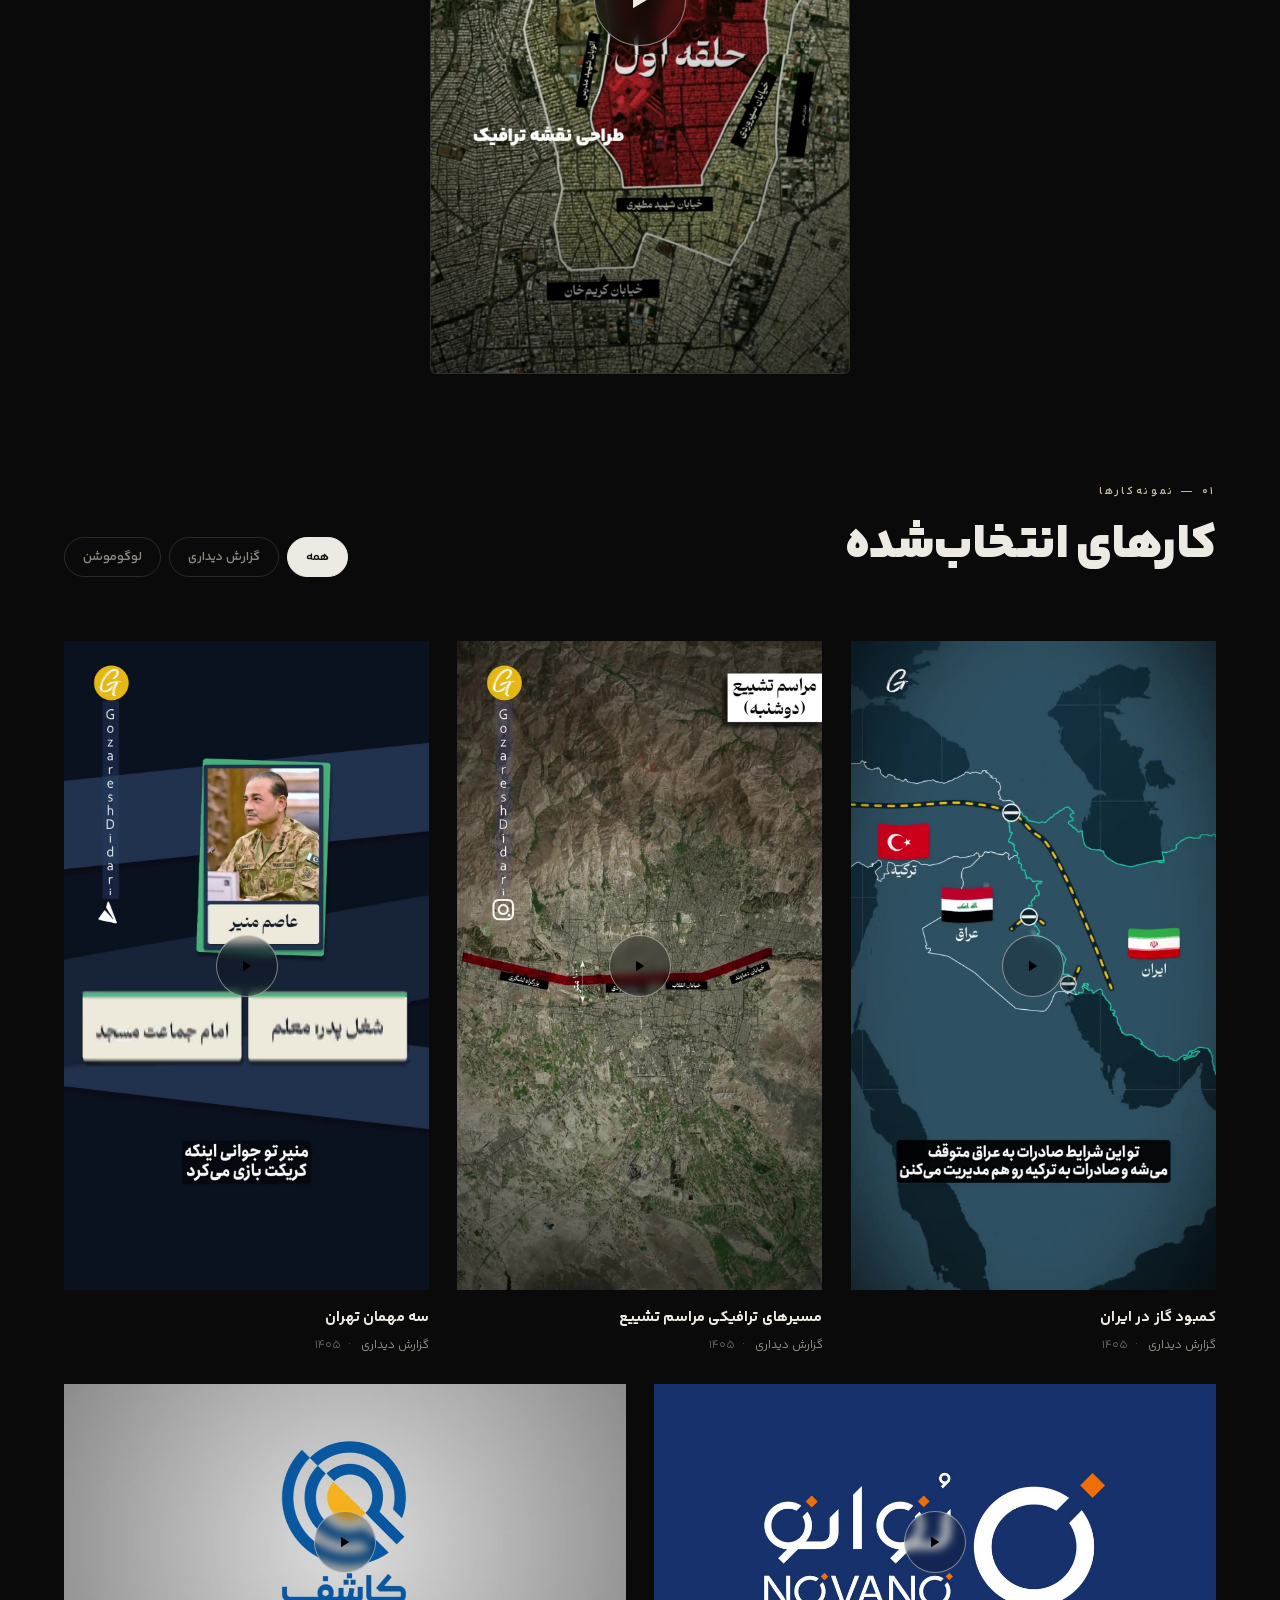
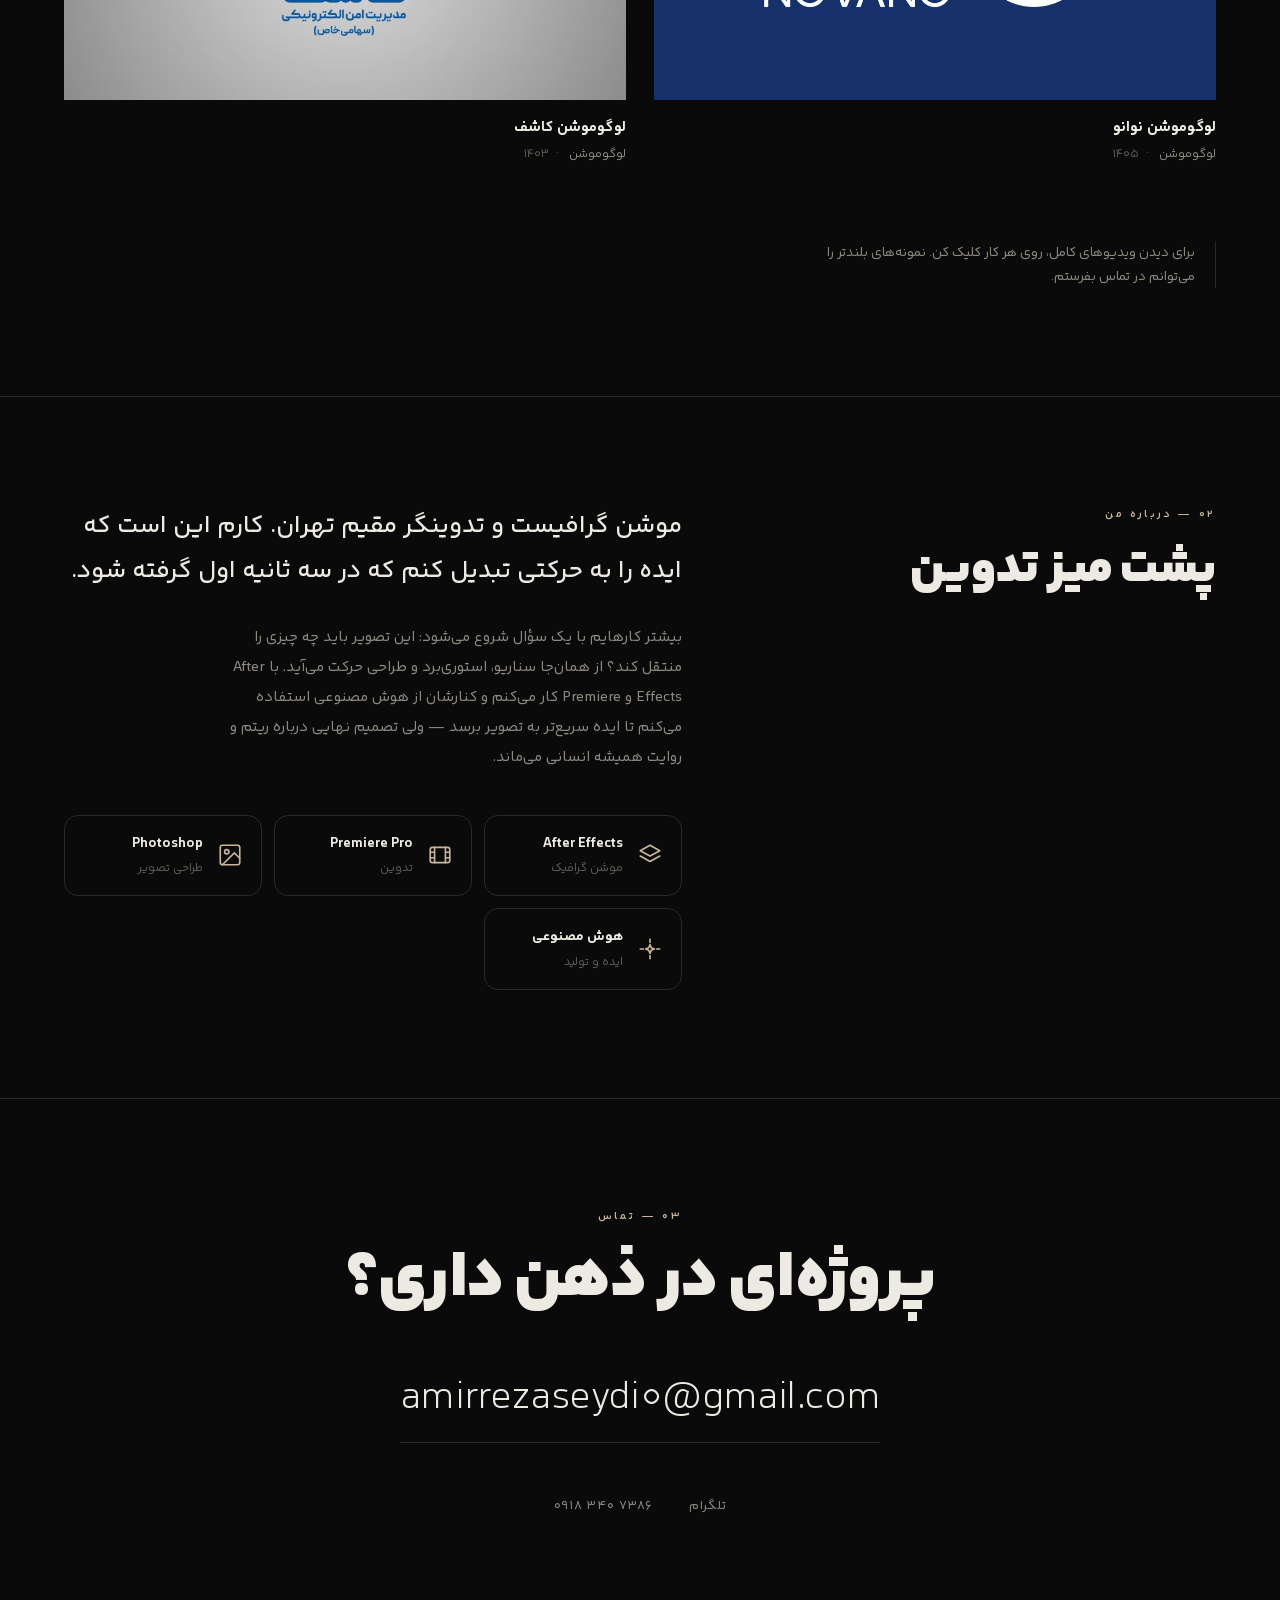
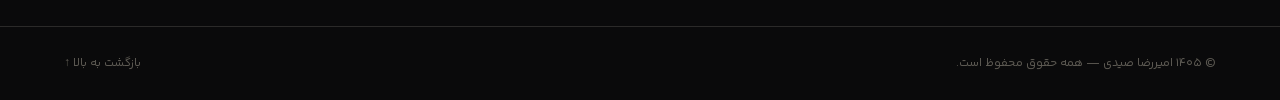
==== commit 48c9f9aa: "Add files via upload" ====
--- a/index.html
+++ b/index.html
@@ -16,6 +16,9 @@
 <meta name="twitter:card" content="summary_large_image">
 
 <link rel="preload" as="image" href="assets/hero.jpg">
+<link rel="icon" href="favicon.ico" sizes="any">
+<link rel="icon" type="image/png" sizes="32x32" href="assets/favicon-32.png">
+<link rel="apple-touch-icon" href="assets/apple-touch-icon.png">
 <link rel="stylesheet" href="styles.css">
 </head>
 <body>
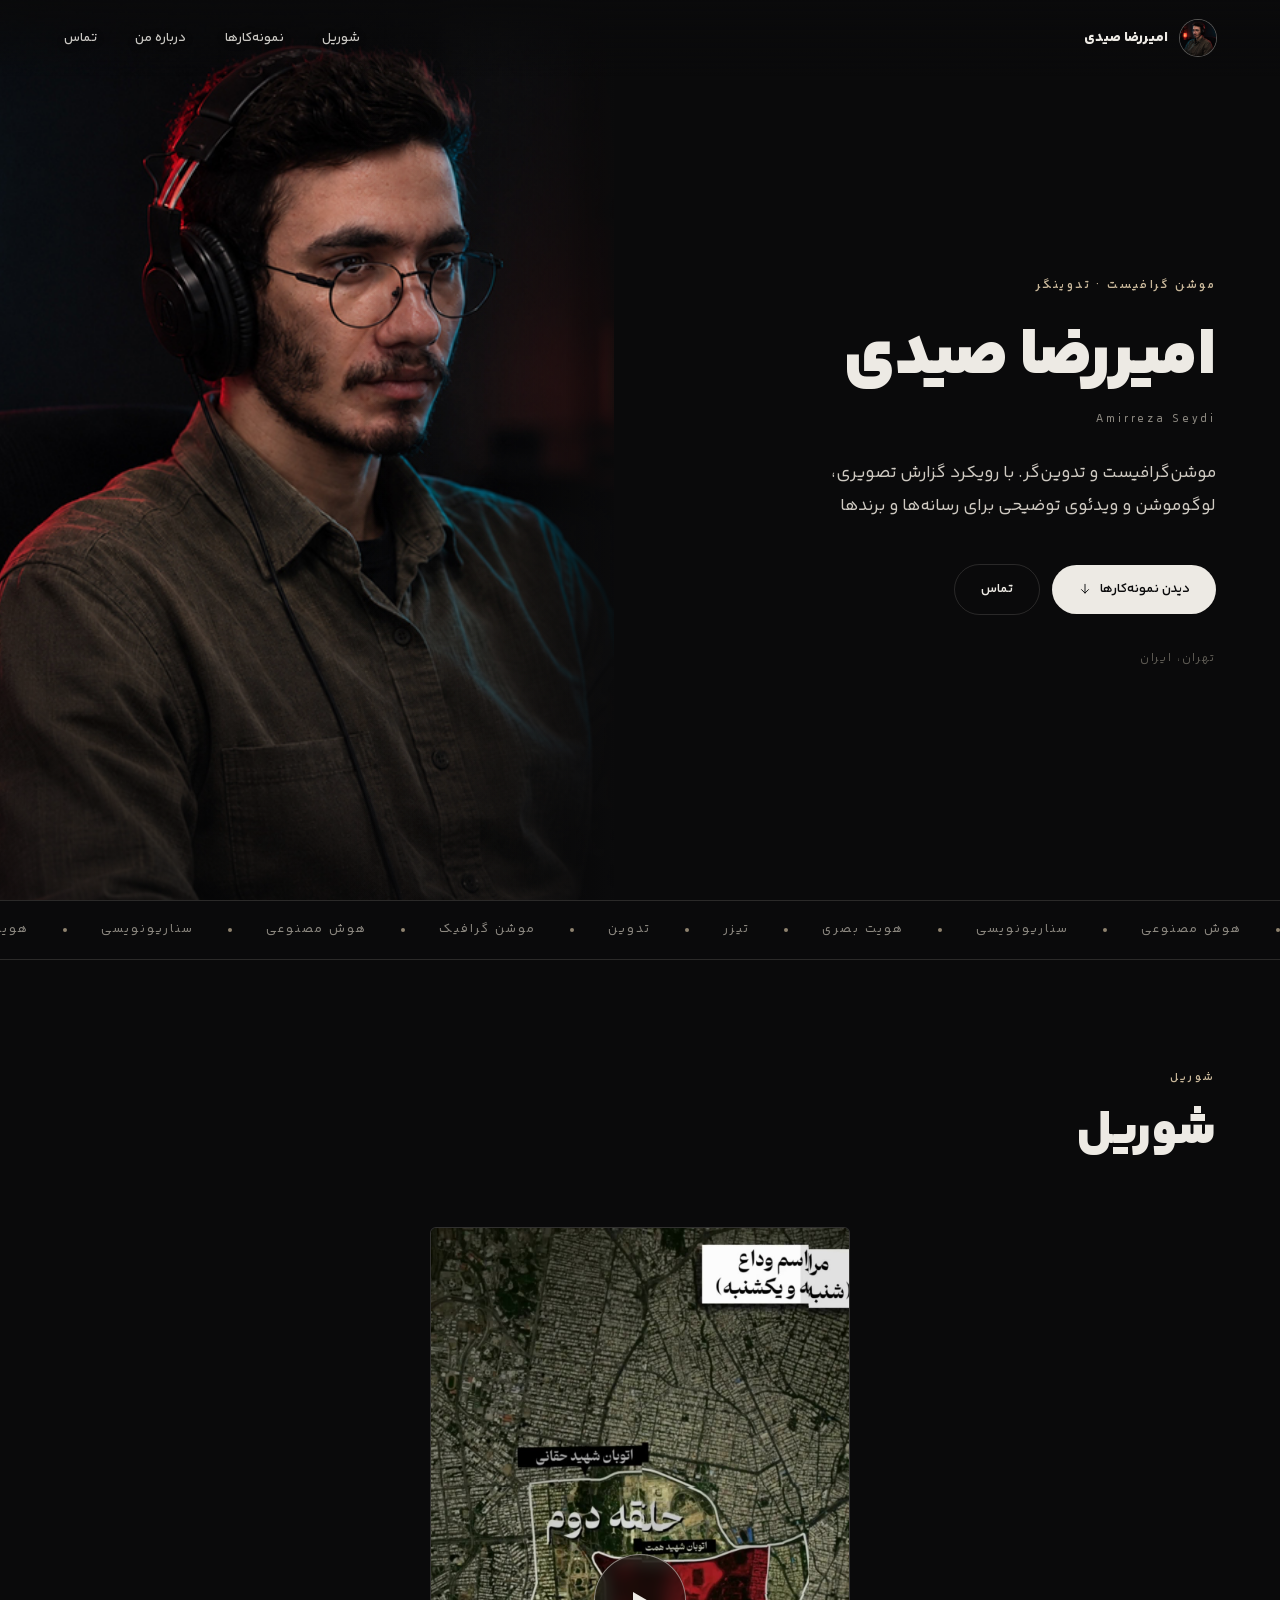
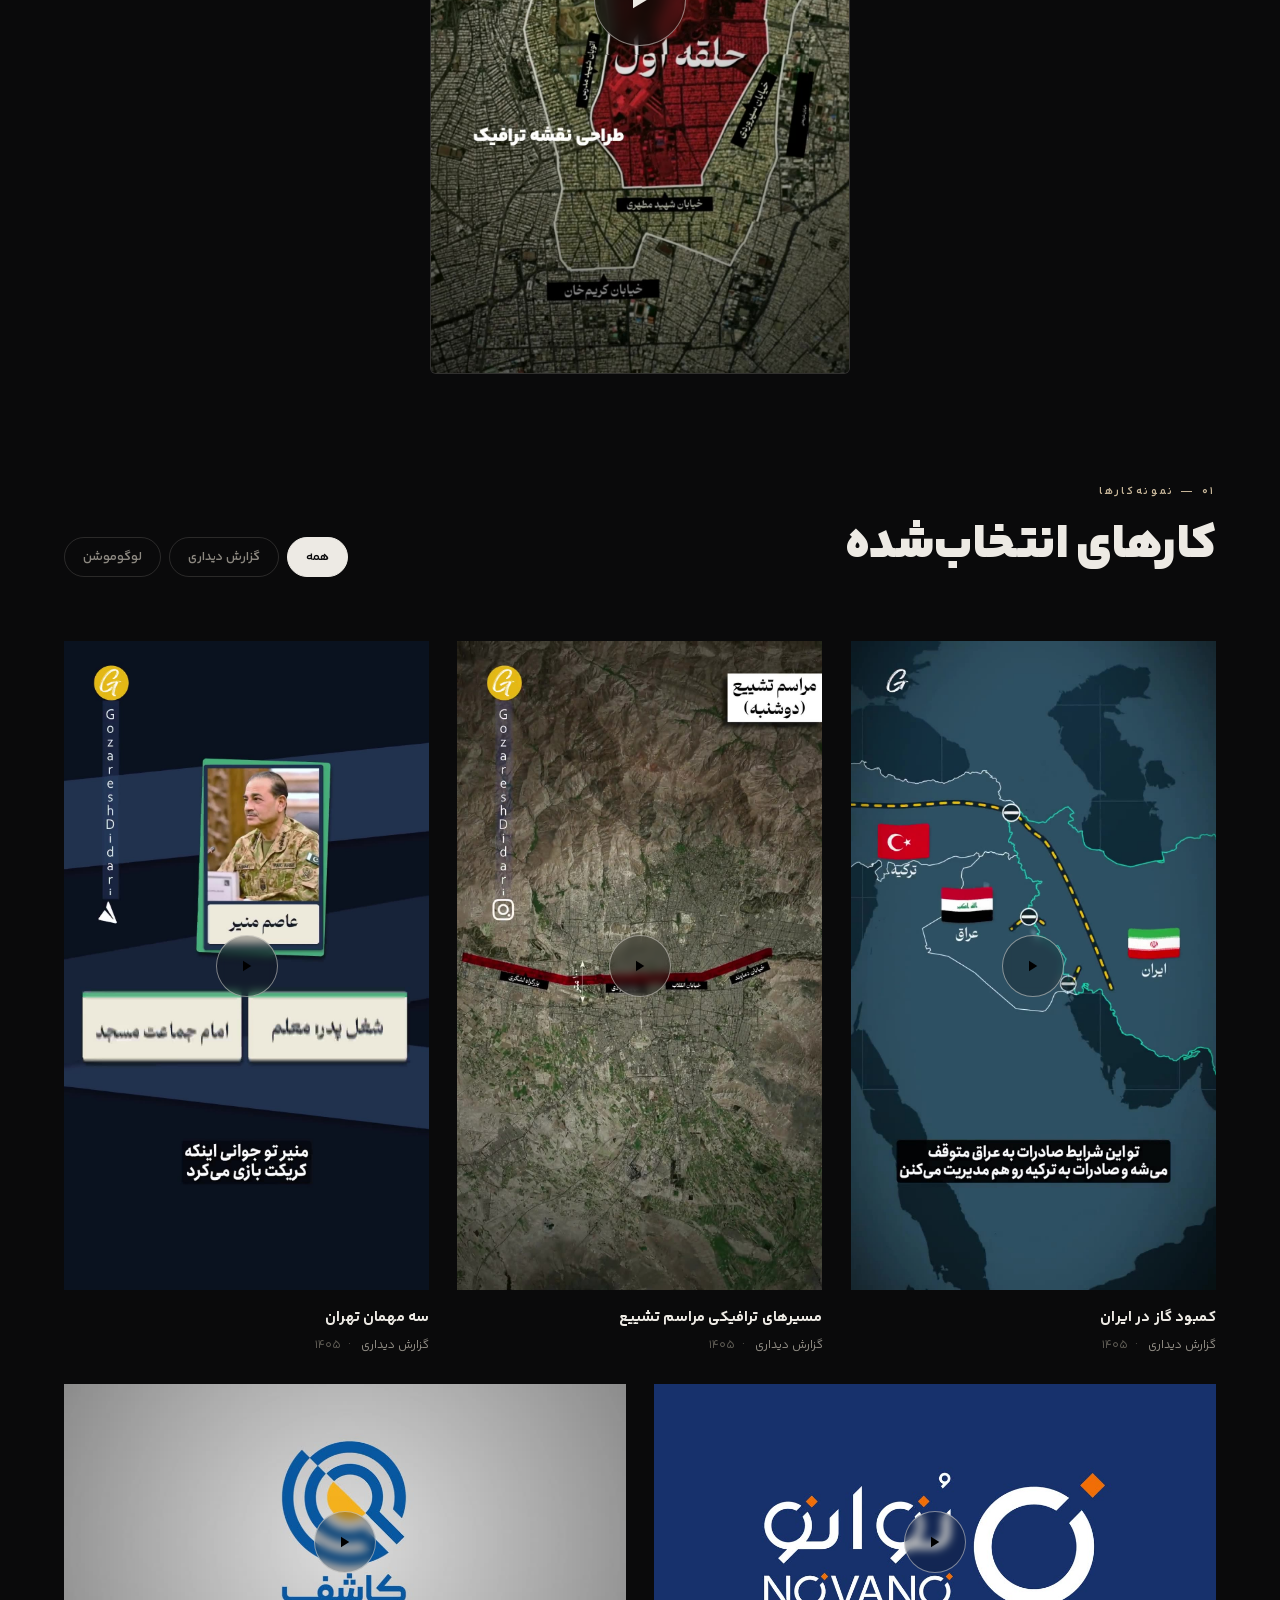
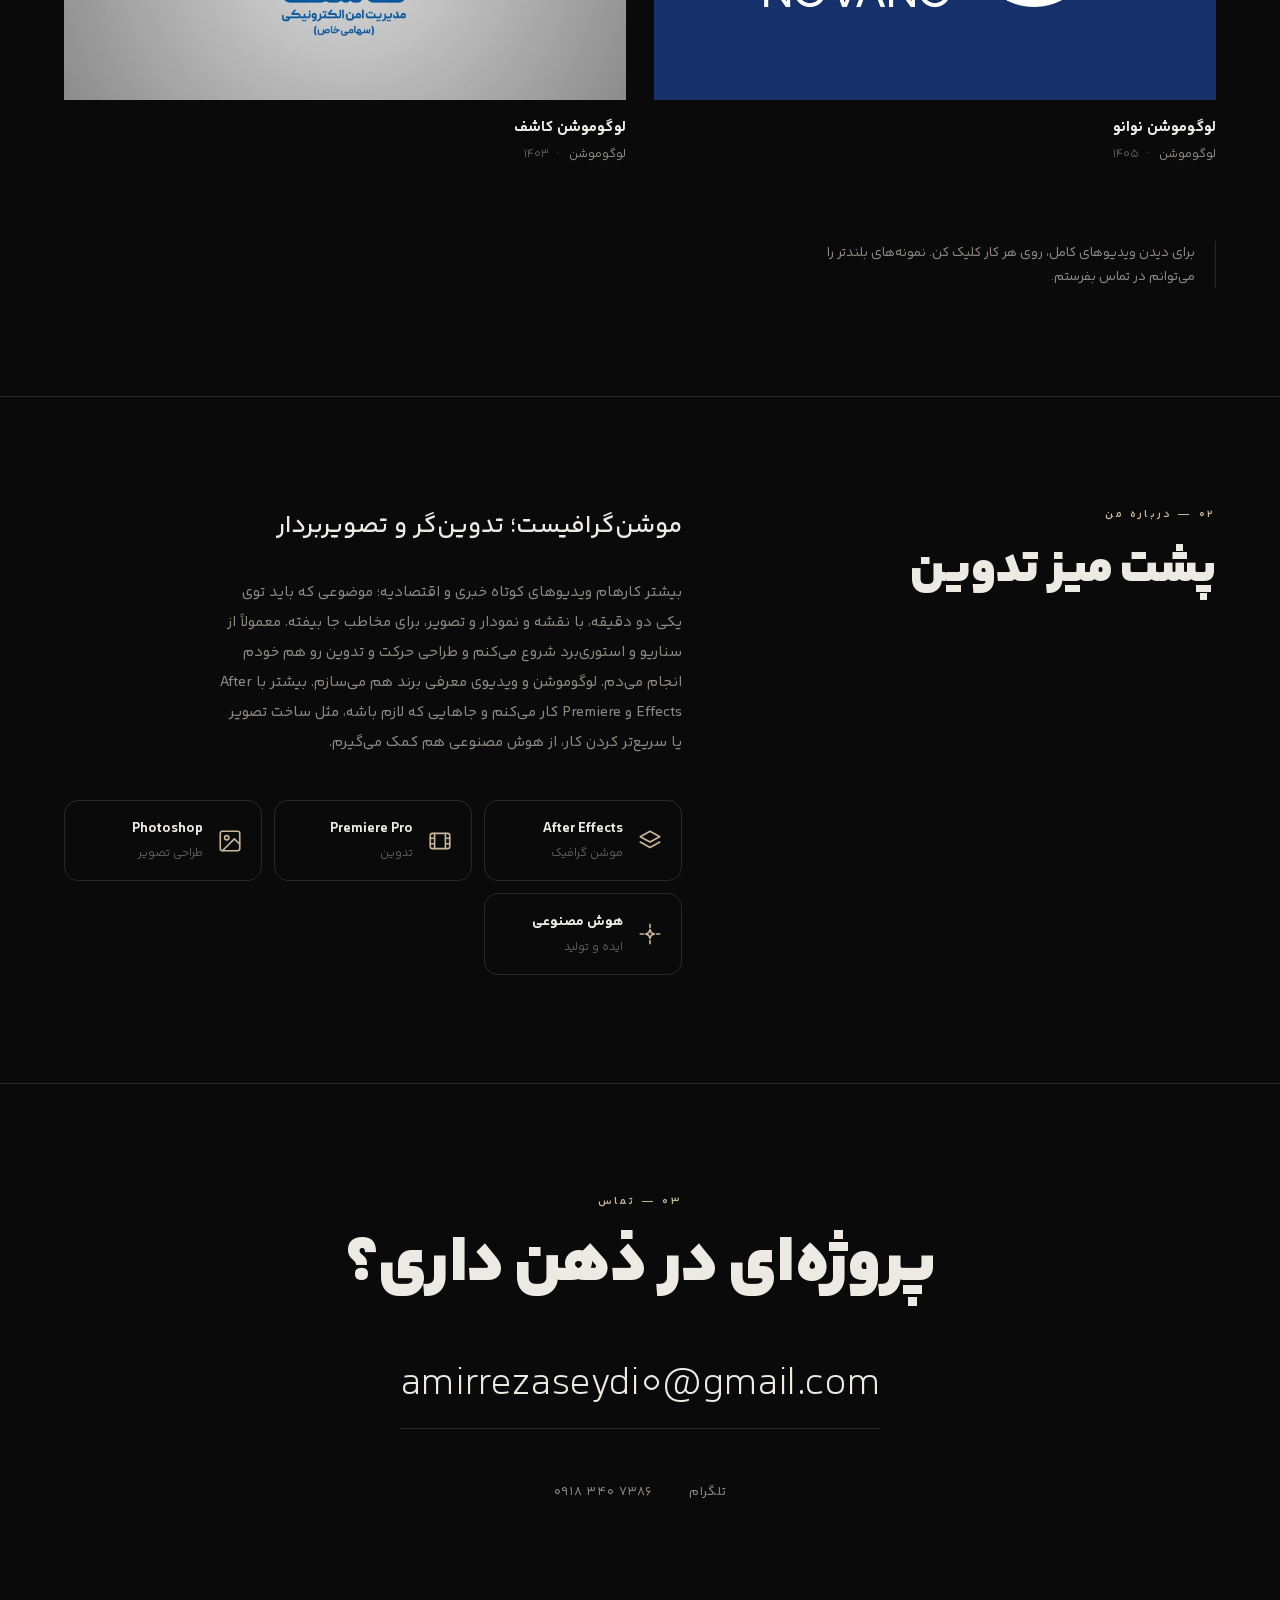
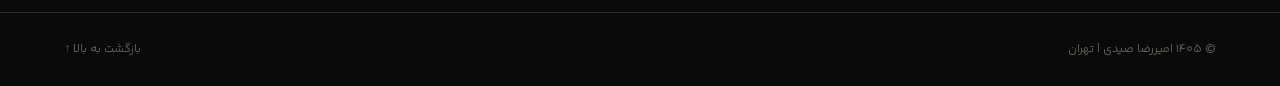
==== commit ecc39dab: "Update index.html" ====
--- a/index.html
+++ b/index.html
@@ -66,7 +66,7 @@
         <p class="hero-eyebrow">موشن گرافیست · تدوینگر</p>
         <h1 class="hero-title">امیررضا صیدی</h1>
         <p class="hero-latin">Amirreza Seydi</p>
-        <p class="hero-lead">تصویر را به حرکت تبدیل می‌کنم. موشن گرافیک، تیزر و تدوین برای رسانه‌ها و برندها.</p>
+        <p class="hero-lead">موشن‌گرافیست و تدوین‌گر. با رویکرد گزارش تصویری، لوگوموشن و ویدئوی توضیحی برای رسانه‌ها و برندها</p>
         <div class="hero-actions">
           <a class="cta" href="#work">دیدن نمونه‌کارها
             <svg viewBox="0 0 24 24" aria-hidden="true"><path d="M12 4v15M6 13l6 6 6-6" fill="none" stroke="currentColor" stroke-width="1.6" stroke-linecap="round" stroke-linejoin="round"/></svg>
@@ -206,8 +206,8 @@
       </div>
 
       <div class="about-body" data-reveal>
-        <p class="lead">موشن گرافیست و تدوینگر مقیم تهران. کارم این است که ایده را به حرکتی تبدیل کنم که در سه ثانیه اول گرفته شود.</p>
-        <p>بیشتر کارهایم با یک سؤال شروع می‌شود: این تصویر باید چه چیزی را منتقل کند؟ از همان‌جا سناریو، استوری‌برد و طراحی حرکت می‌آید. با After Effects و Premiere کار می‌کنم و کنارشان از هوش مصنوعی استفاده می‌کنم تا ایده سریع‌تر به تصویر برسد — ولی تصمیم نهایی درباره ریتم و روایت همیشه انسانی می‌ماند.</p>
+        <p class="lead">موشن‌گرافیست؛ تدوین‌گر و تصویربردار</p>
+        <p>بیشتر کارهام ویدیوهای کوتاه خبری و اقتصادیه؛ موضوعی که باید توی یکی دو دقیقه، با نقشه و نمودار و تصویر، برای مخاطب جا بیفته. معمولاً از سناریو و استوری‌برد شروع می‌کنم و طراحی حرکت و تدوین رو هم خودم انجام می‌دم. لوگوموشن و ویدیوی معرفی برند هم می‌سازم. بیشتر با After Effects و Premiere کار می‌کنم و جاهایی که لازم باشه، مثل ساخت تصویر یا سریع‌تر کردن کار، از هوش مصنوعی هم کمک می‌گیرم.</p>
         <ul class="tools" aria-label="ابزارها">
           <li><svg viewBox="0 0 24 24" aria-hidden="true" fill="none" stroke="currentColor" stroke-width="1.5" stroke-linecap="round" stroke-linejoin="round"><path d="M12 3 3 8l9 5 9-5-9-5Z"/><path d="m3 13 9 5 9-5"/></svg><span><b>After Effects</b><small>موشن گرافیک</small></span></li>
           <li><svg viewBox="0 0 24 24" aria-hidden="true" fill="none" stroke="currentColor" stroke-width="1.5" stroke-linecap="round" stroke-linejoin="round"><rect x="3" y="5" width="18" height="14" rx="2"/><path d="M7 5v14M17 5v14M3 9.5h4M3 14.5h4M17 9.5h4M17 14.5h4"/></svg><span><b>Premiere Pro</b><small>تدوین</small></span></li>
@@ -234,7 +234,7 @@
 
 <footer class="site-footer">
   <div class="wrap footer-inner">
-    <p>© <span id="year">۱۴۰۵</span> امیررضا صیدی — همه حقوق محفوظ است.</p>
+    <p>© <span id="year">۱۴۰۵</span> امیررضا صیدی | تهران</p>
     <a href="#top" class="to-top">بازگشت به بالا ↑</a>
   </div>
 </footer>
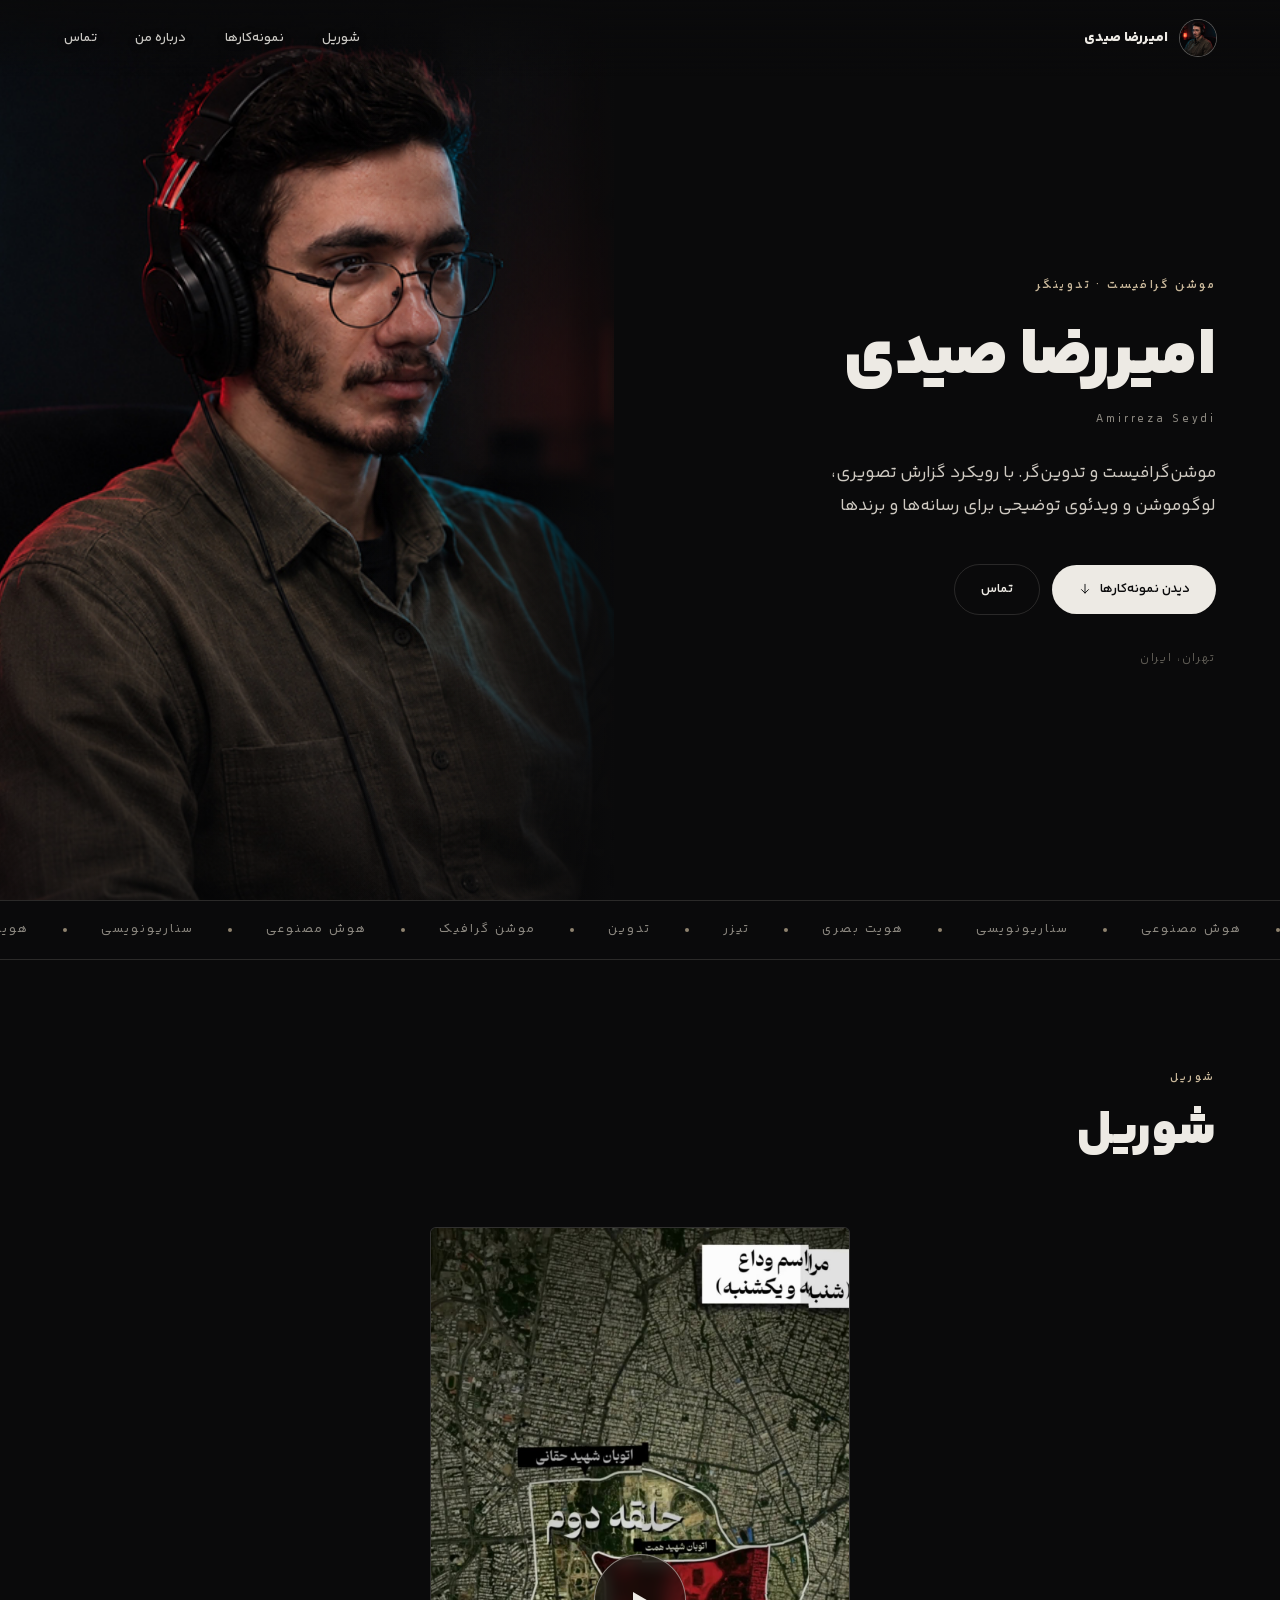
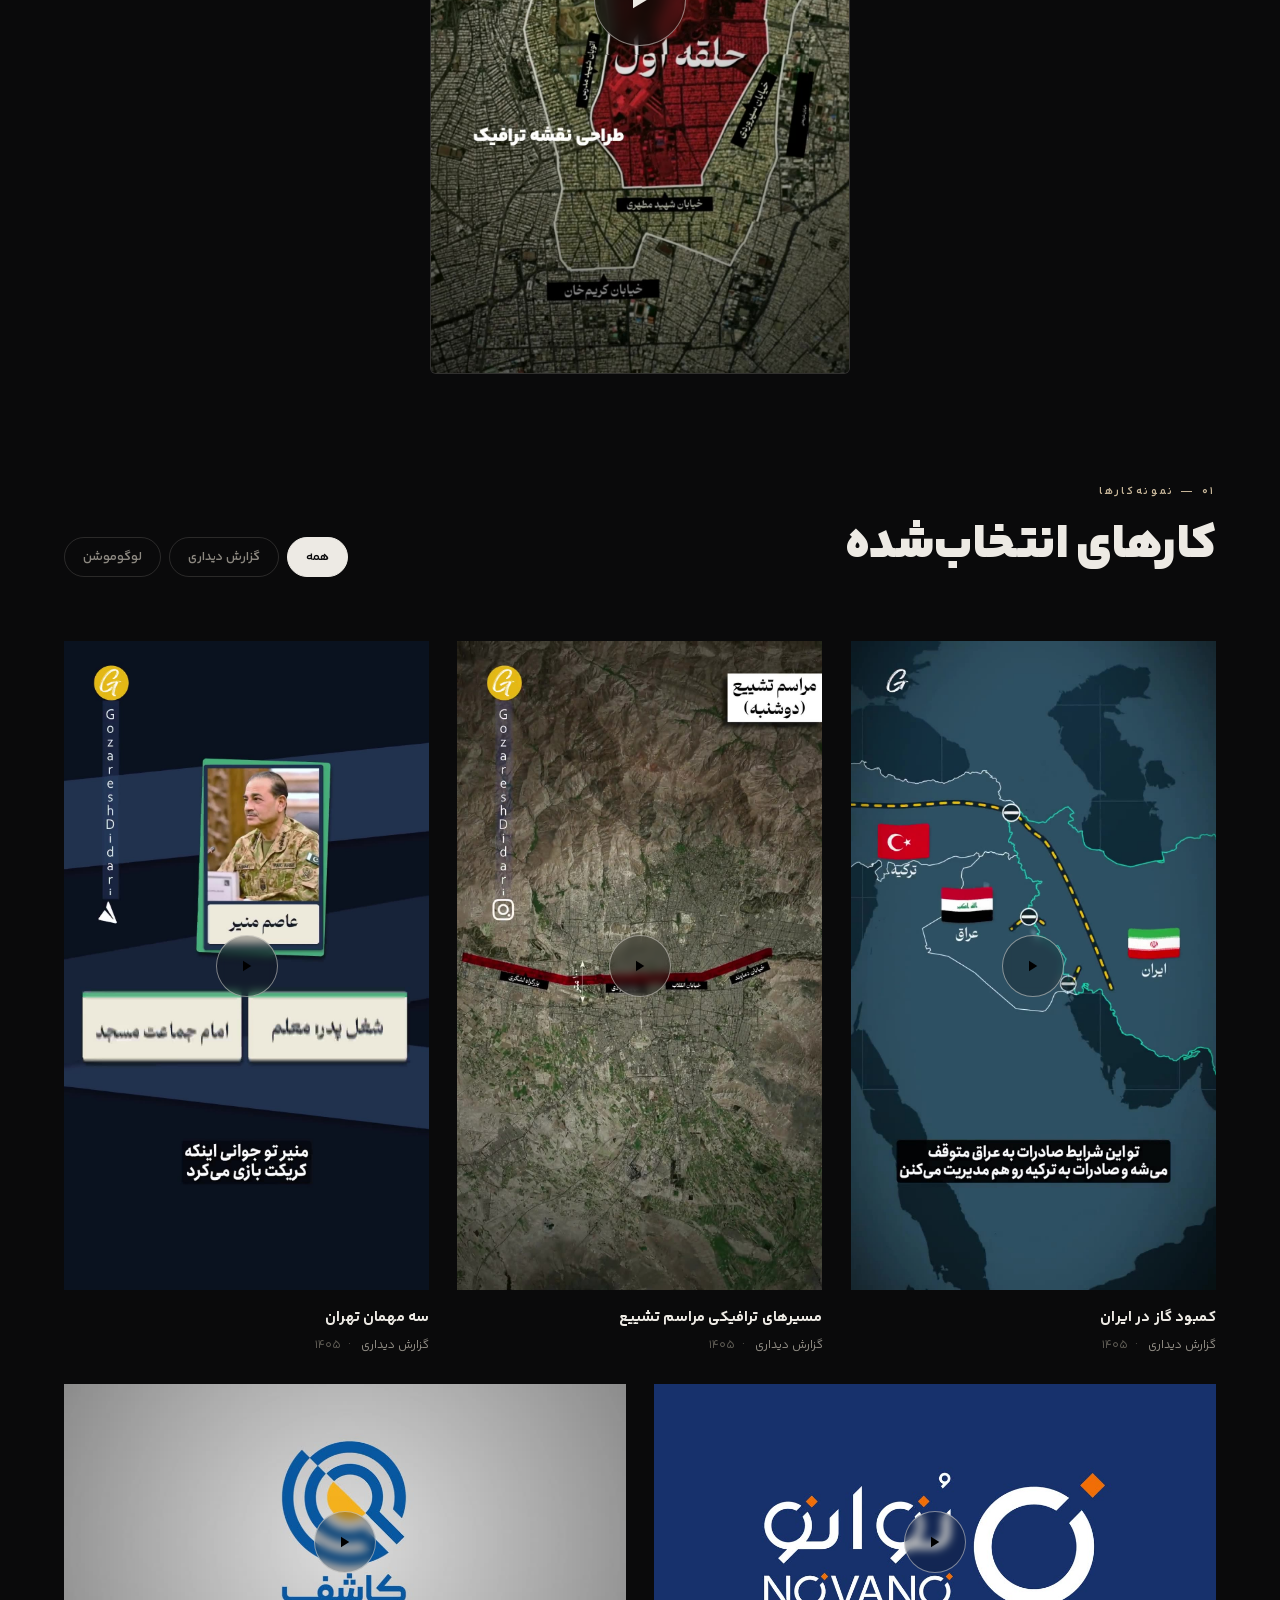
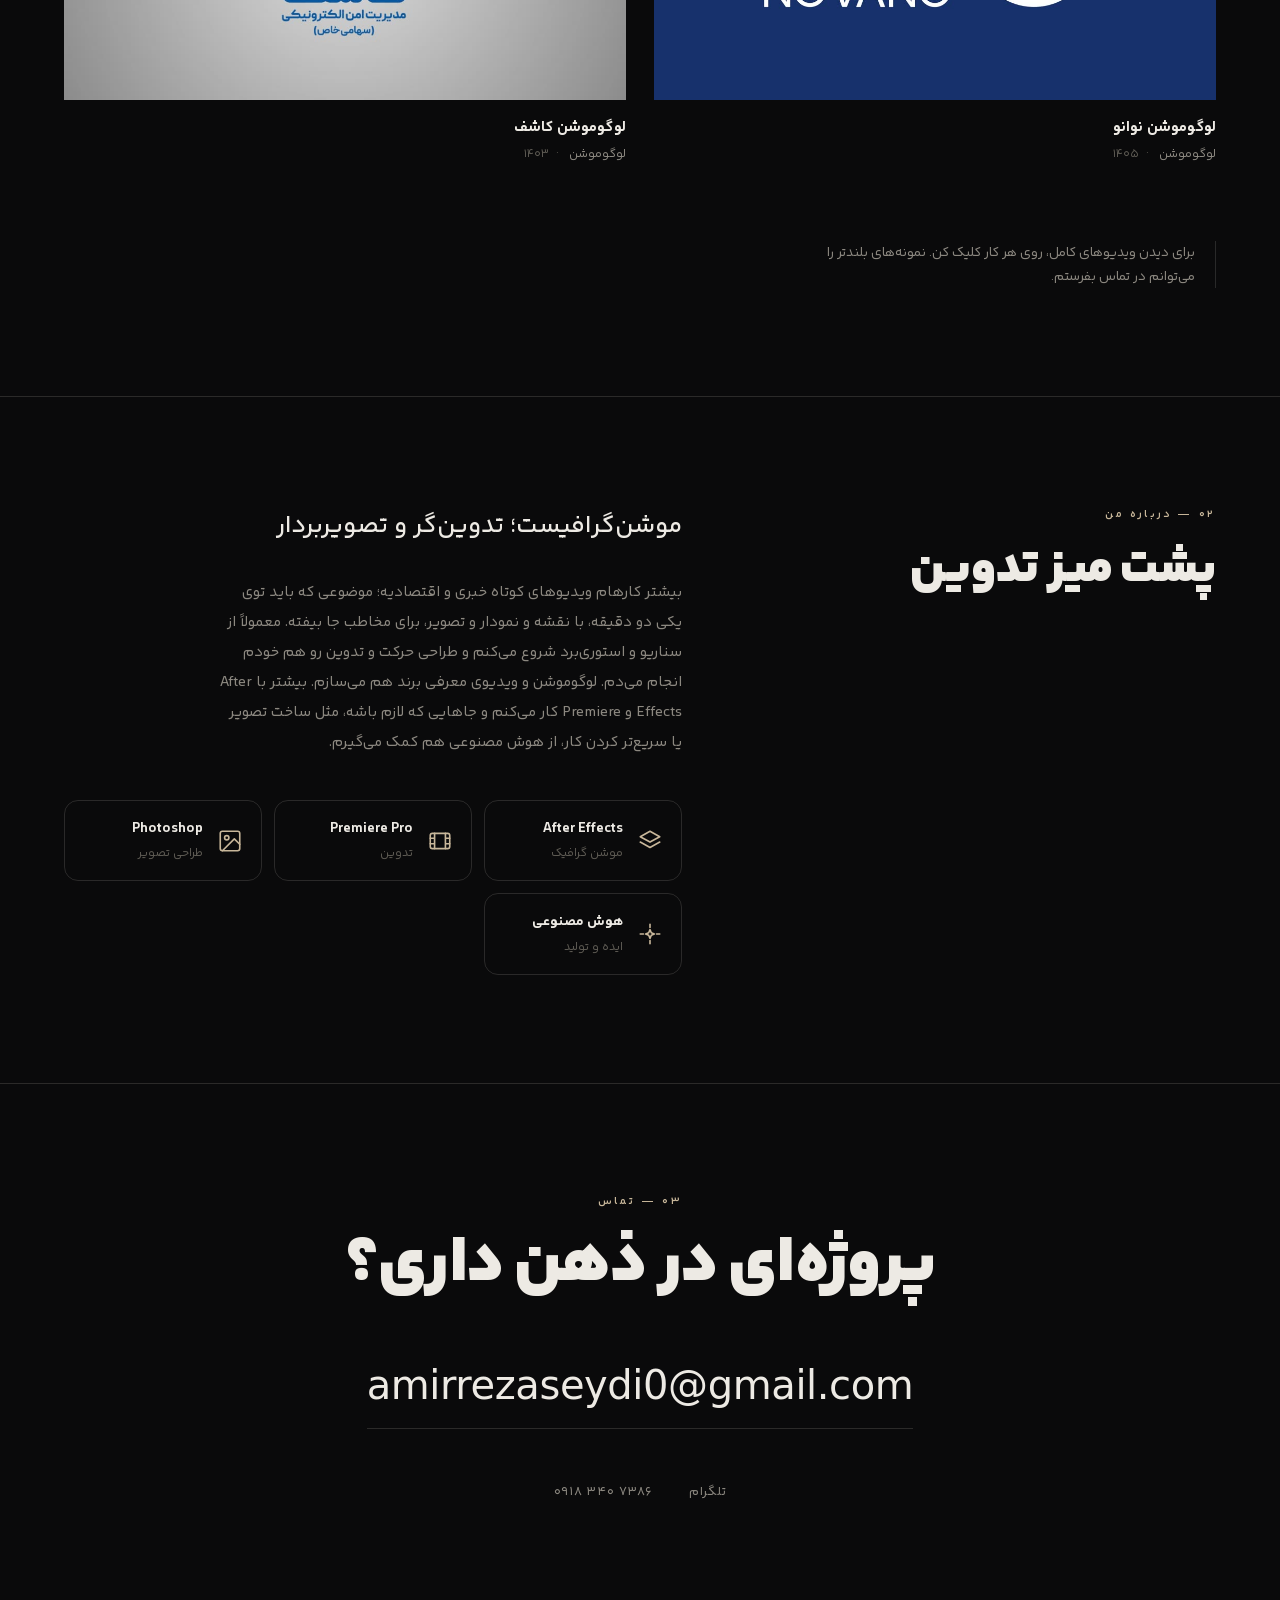
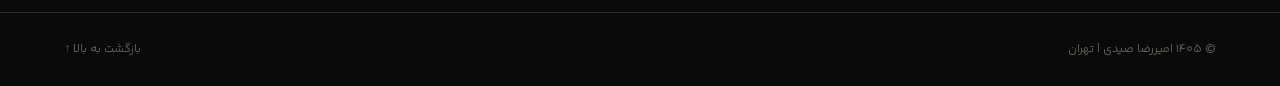
==== commit 1f114b93: "Add files via upload" ====
--- a/index.html
+++ b/index.html
@@ -1,5 +1,5 @@
 <!DOCTYPE html>
-<html lang="fa" dir="rtl">
+<html lang="fa" dir="rtl" class="cms-wait">
 <head>
 <meta charset="UTF-8">
 <meta name="viewport" content="width=device-width, initial-scale=1">
@@ -8,7 +8,7 @@
 <meta name="theme-color" content="#0A0A0B">
 <meta name="author" content="Amirreza Seydi">
 
-<!-- Open Graph: تصویر اشتراک‌گذاری را با assets/og-cover.jpg جایگزین کن -->
+<!-- متن‌ها، عکس‌ها و ویدیوها از content.json می‌آیند؛ برای ویرایش از پنل /admin استفاده کن -->
 <meta property="og:type" content="website">
 <meta property="og:title" content="امیررضا صیدی — موشن گرافیست و تدوینگر">
 <meta property="og:description" content="موشن گرافیک، تدوین و روایت تصویری. مستقر در تهران.">
@@ -19,7 +19,8 @@
 <link rel="icon" href="favicon.ico" sizes="any">
 <link rel="icon" type="image/png" sizes="32x32" href="assets/favicon-32.png">
 <link rel="apple-touch-icon" href="assets/apple-touch-icon.png">
-<link rel="stylesheet" href="styles.css">
+<link rel="stylesheet" href="styles.css?v=4">
+<script>setTimeout(function(){document.documentElement.classList.remove("cms-wait")},2500)</script>
 </head>
 <body>
 
@@ -28,8 +29,8 @@
 <header class="site-header" id="header">
   <div class="wrap header-inner">
     <a class="brand" href="#top">
-      <img class="brand-mark" src="assets/avatar.jpg" alt="امیررضا صیدی" width="36" height="36">
-      <span class="brand-name">امیررضا صیدی</span>
+      <img class="brand-mark" data-c-src="brand.avatar" src="assets/avatar.jpg" alt="امیررضا صیدی" width="36" height="36">
+      <span class="brand-name" data-c="brand.name">امیررضا صیدی</span>
     </a>
 
     <nav class="nav" id="nav">
@@ -53,8 +54,8 @@
     <a href="#contact">تماس</a>
   </nav>
   <div class="mobile-menu-foot">
-    <a href="mailto:amirrezaseydi0@gmail.com">amirrezaseydi0@gmail.com</a>
-    <a href="https://t.me/amirrezaseydi" target="_blank" rel="noopener">تلگرام</a>
+    <a data-c-email href="mailto:amirrezaseydi0@gmail.com">amirrezaseydi0@gmail.com</a>
+    <a data-c-telegram href="https://t.me/amirrezaseydi" target="_blank" rel="noopener">تلگرام</a>
   </div>
 </div>
 
@@ -63,21 +64,21 @@
   <section class="hero">
     <div class="hero-text">
       <div class="hero-inner">
-        <p class="hero-eyebrow">موشن گرافیست · تدوینگر</p>
-        <h1 class="hero-title">امیررضا صیدی</h1>
-        <p class="hero-latin">Amirreza Seydi</p>
-        <p class="hero-lead">موشن‌گرافیست و تدوین‌گر. با رویکرد گزارش تصویری، لوگوموشن و ویدئوی توضیحی برای رسانه‌ها و برندها</p>
+        <p class="hero-eyebrow" data-c="hero.eyebrow">موشن گرافیست · تدوینگر</p>
+        <h1 class="hero-title" data-c="hero.title">امیررضا صیدی</h1>
+        <p class="hero-latin" data-c="hero.latin">Amirreza Seydi</p>
+        <p class="hero-lead" data-c="hero.lead">موشن‌گرافیست و تدوین‌گر. با رویکرد گزارش تصویری، لوگوموشن و ویدئوی توضیحی برای رسانه‌ها و برندها</p>
         <div class="hero-actions">
-          <a class="cta" href="#work">دیدن نمونه‌کارها
+          <a class="cta" href="#work"><span data-c="hero.ctaWork">دیدن نمونه‌کارها</span>
             <svg viewBox="0 0 24 24" aria-hidden="true"><path d="M12 4v15M6 13l6 6 6-6" fill="none" stroke="currentColor" stroke-width="1.6" stroke-linecap="round" stroke-linejoin="round"/></svg>
           </a>
-          <a class="cta-ghost" href="#contact">تماس</a>
-        </div>
-        <p class="hero-loc">تهران، ایران</p>
+          <a class="cta-ghost" href="#contact" data-c="hero.ctaContact">تماس</a>
+        </div>
+        <p class="hero-loc" data-c="hero.location">تهران، ایران</p>
       </div>
     </div>
     <div class="hero-media">
-      <img src="assets/hero.jpg" alt="پرتره امیررضا صیدی" width="1920" height="1080" fetchpriority="high">
+      <img data-c-src="hero.image" data-c-alt="hero.imageAlt" src="assets/hero.jpg" alt="پرتره امیررضا صیدی" width="1920" height="1080" fetchpriority="high">
     </div>
   </section>
 
@@ -87,18 +88,16 @@
       <span>موشن گرافیک</span><i></i><span>تدوین</span><i></i><span>تیزر</span><i></i><span>هویت بصری</span><i></i><span>سناریونویسی</span><i></i><span>هوش مصنوعی</span><i></i>
     </div>
   </div>
-
-  <!-- شوریل: فایل ویدیو را با نام assets/showreel.mp4 کنار بقیه بگذار (ترجیحاً H.264، زیر ۲۰ مگ). تا وقتی نباشد، کاور نمایش داده می‌شود. -->
   <section class="section reel" id="reel">
     <div class="wrap">
       <div class="section-head" data-reveal>
         <div>
-          <p class="label">شوریل</p>
-          <h2 class="section-title">شوریل</h2>
+          <p data-c="reel.label" class="label">شوریل</p>
+          <h2 data-c="reel.title" class="section-title">شوریل</h2>
         </div>
       </div>
       <div class="reel-frame" data-reveal>
-        <video id="reelVideo" src="assets/showreel-web.mp4" poster="assets/poster-showreel.jpg" preload="none" playsinline controls></video>
+        <video id="reelVideo" data-c-src="reel.video" data-c-poster="reel.poster" src="assets/showreel-web.mp4" poster="assets/poster-showreel.jpg" preload="none" playsinline controls></video>
         <button class="reel-play" id="reelPlay" aria-label="پخش شوریل">
           <svg viewBox="0 0 24 24" aria-hidden="true"><path d="M8 5.5v13l11-6.5z" fill="currentColor"/></svg>
         </button>
@@ -110,8 +109,8 @@
     <div class="wrap">
       <div class="section-head">
         <div>
-          <p class="label">۰۱ — نمونه‌کارها</p>
-          <h2 class="section-title">کارهای انتخاب‌شده</h2>
+          <p data-c="work.label" class="label">۰۱ — نمونه‌کارها</p>
+          <h2 data-c="work.title" class="section-title">کارهای انتخاب‌شده</h2>
         </div>
         <div class="filters" role="group" aria-label="فیلتر دسته‌بندی">
           <button class="chip is-active" data-filter="all">همه</button>
@@ -119,12 +118,6 @@
           <button class="chip" data-filter="logo">لوگوموشن</button>
         </div>
       </div>
-
-      <!-- هر figure یک نمونه‌کار است.
-           برای عکس: فقط src تگ img را عوض کن.
-           برای ویدیو: به figure صفت data-video بده، مثل
-             <figure class="work-item" data-cat="motion" data-video="assets/work-01.mp4" ...>
-           عکسی که داخل img گذاشته‌ای خودکار می‌شود پوستر ویدیو. -->
       <div class="work-grid" id="workGrid">
 
         <figure class="work-item" data-cat="report" data-reveal
@@ -166,7 +159,7 @@
           </figcaption>
         </figure>
 
-        <figure class="work-item work-item--logo" data-cat="logo" data-reveal
+        <figure class="work-item work-item--wide" data-cat="logo" data-reveal
                 data-video="assets/NOVANO-web.mp4"
                 data-title="لوگوموشن نوانو" data-cat-label="لوگوموشن" data-year="۱۴۰۵"
                 data-desc="انیمیشن لوگوی برند نوانو؛ حرکت مینیمال و تمیز برای شروع و پایان ویدیوهای برند.">
@@ -179,7 +172,7 @@
           </figcaption>
         </figure>
 
-        <figure class="work-item work-item--logo" data-cat="logo" data-reveal
+        <figure class="work-item work-item--wide" data-cat="logo" data-reveal
                 data-video="assets/Kashef.mp4"
                 data-title="لوگوموشن کاشف" data-cat-label="لوگوموشن" data-year="۱۴۰۳"
                 data-desc="انیمیشن لوگوی شرکت کاشف؛ ساخت حرکت از شکل ذره‌بین تا نمایش کامل نشان.">
@@ -194,20 +187,20 @@
 
       </div>
 
-      <p class="work-note" data-reveal>برای دیدن ویدیوهای کامل، روی هر کار کلیک کن. نمونه‌های بلندتر را می‌توانم در تماس بفرستم.</p>
+      <p data-c="work.note" class="work-note" data-reveal>برای دیدن ویدیوهای کامل، روی هر کار کلیک کن. نمونه‌های بلندتر را می‌توانم در تماس بفرستم.</p>
     </div>
   </section>
 
   <section class="section about" id="about">
     <div class="wrap about-grid">
       <div class="about-intro" data-reveal>
-        <p class="label">۰۲ — درباره من</p>
-        <h2 class="section-title">پشت میز تدوین</h2>
+        <p data-c="about.label" class="label">۰۲ — درباره من</p>
+        <h2 data-c="about.title" class="section-title">پشت میز تدوین</h2>
       </div>
 
       <div class="about-body" data-reveal>
-        <p class="lead">موشن‌گرافیست؛ تدوین‌گر و تصویربردار</p>
-        <p>بیشتر کارهام ویدیوهای کوتاه خبری و اقتصادیه؛ موضوعی که باید توی یکی دو دقیقه، با نقشه و نمودار و تصویر، برای مخاطب جا بیفته. معمولاً از سناریو و استوری‌برد شروع می‌کنم و طراحی حرکت و تدوین رو هم خودم انجام می‌دم. لوگوموشن و ویدیوی معرفی برند هم می‌سازم. بیشتر با After Effects و Premiere کار می‌کنم و جاهایی که لازم باشه، مثل ساخت تصویر یا سریع‌تر کردن کار، از هوش مصنوعی هم کمک می‌گیرم.</p>
+        <p class="lead" data-c="about.lead">موشن‌گرافیست؛ تدوین‌گر و تصویربردار</p>
+        <div class="about-text" data-c-paras="about.text"><p>بیشتر کارهام ویدیوهای کوتاه خبری و اقتصادیه؛ موضوعی که باید توی یکی دو دقیقه، با نقشه و نمودار و تصویر، برای مخاطب جا بیفته. معمولاً از سناریو و استوری‌برد شروع می‌کنم و طراحی حرکت و تدوین رو هم خودم انجام می‌دم. لوگوموشن و ویدیوی معرفی برند هم می‌سازم. بیشتر با After Effects و Premiere کار می‌کنم و جاهایی که لازم باشه، مثل ساخت تصویر یا سریع‌تر کردن کار، از هوش مصنوعی هم کمک می‌گیرم.</p></div>
         <ul class="tools" aria-label="ابزارها">
           <li><svg viewBox="0 0 24 24" aria-hidden="true" fill="none" stroke="currentColor" stroke-width="1.5" stroke-linecap="round" stroke-linejoin="round"><path d="M12 3 3 8l9 5 9-5-9-5Z"/><path d="m3 13 9 5 9-5"/></svg><span><b>After Effects</b><small>موشن گرافیک</small></span></li>
           <li><svg viewBox="0 0 24 24" aria-hidden="true" fill="none" stroke="currentColor" stroke-width="1.5" stroke-linecap="round" stroke-linejoin="round"><rect x="3" y="5" width="18" height="14" rx="2"/><path d="M7 5v14M17 5v14M3 9.5h4M3 14.5h4M17 9.5h4M17 14.5h4"/></svg><span><b>Premiere Pro</b><small>تدوین</small></span></li>
@@ -220,12 +213,12 @@
 
   <section class="section contact" id="contact">
     <div class="wrap">
-      <p class="label" data-reveal>۰۳ — تماس</p>
-      <h2 class="contact-title" data-reveal>پروژه‌ای در ذهن داری؟</h2>
-      <a class="contact-mail" href="mailto:amirrezaseydi0@gmail.com" data-reveal>amirrezaseydi0@gmail.com</a>
+      <p data-c="contact.label" class="label" data-reveal>۰۳ — تماس</p>
+      <h2 data-c="contact.title" class="contact-title" data-reveal>پروژه‌ای در ذهن داری؟</h2>
+      <a class="contact-mail" data-c-email href="mailto:amirrezaseydi0@gmail.com" data-reveal>amirrezaseydi0@gmail.com</a>
       <div class="contact-links" data-reveal>
-        <a href="https://t.me/amirrezaseydi" target="_blank" rel="noopener">تلگرام</a>
-        <a href="tel:+989183407386"><span class="phone" dir="ltr">۰۹۱۸ ۳۴۰ ۷۳۸۶</span></a>
+        <a data-c-telegram href="https://t.me/amirrezaseydi" target="_blank" rel="noopener">تلگرام</a>
+        <a data-c-phone href="tel:+989183407386"><span class="phone" dir="ltr">۰۹۱۸ ۳۴۰ ۷۳۸۶</span></a>
       </div>
     </div>
   </section>
@@ -234,7 +227,7 @@
 
 <footer class="site-footer">
   <div class="wrap footer-inner">
-    <p>© <span id="year">۱۴۰۵</span> امیررضا صیدی | تهران</p>
+    <p>© <span id="year">۱۴۰۵</span> <span data-c="footer.text">امیررضا صیدی | تهران</span></p>
     <a href="#top" class="to-top">بازگشت به بالا ↑</a>
   </div>
 </footer>
@@ -254,6 +247,6 @@
   </figure>
 </div>
 
-<script src="script.js"></script>
+<script src="content.js?v=4"></script>
 </body>
 </html>
--- a/styles.css
+++ b/styles.css
@@ -613,7 +613,7 @@
   line-height: 1.8;
 }
 
-.about-body > p:not(.lead) {
+.about-body > p:not(.lead), .about-text p {
   margin: 0 0 42px;
   max-width: 58ch;
   font-size: 15px;
@@ -948,18 +948,18 @@
 /* ---------- real work layout: 3 vertical reports + 2 logo motions ---------- */
 .work-grid { grid-template-columns: repeat(6, 1fr); }
 .work-grid .work-item { grid-column: span 2; }
-.work-grid .work-item--logo { grid-column: span 3; }
+.work-grid .work-item--wide { grid-column: span 3; }
 .work-grid .work-btn img, .work-grid .work-btn video,
 .work-item:nth-child(3) .work-btn img, .work-item:nth-child(3) .work-btn video { aspect-ratio: 9 / 16; object-fit: cover; }
-.work-grid .work-item--logo .work-btn img, .work-grid .work-item--logo .work-btn video { aspect-ratio: 16 / 9; }
+.work-grid .work-item--wide .work-btn img, .work-grid .work-item--wide .work-btn video { aspect-ratio: 16 / 9; }
 @media (max-width: 900px) {
   .work-grid { grid-template-columns: repeat(2, 1fr); }
   .work-grid .work-item { grid-column: span 1; }
-  .work-grid .work-item--logo { grid-column: span 2; }
+  .work-grid .work-item--wide { grid-column: span 2; }
 }
 @media (max-width: 560px) {
   .work-grid { grid-template-columns: 1fr; }
-  .work-grid .work-item, .work-grid .work-item--logo { grid-column: span 1; }
+  .work-grid .work-item, .work-grid .work-item--wide { grid-column: span 1; }
 }
 
 /* ---------- type hierarchy (Yekan Bakh weights) ---------- */
@@ -972,7 +972,7 @@
 .tools b { font-weight: 700; }
 .cta, .cta-ghost, .chip { font-weight: 600; }
 .nav a { font-weight: 500; }
-.hero-lead, .about-body > p:not(.lead) { font-weight: 400; }
+.hero-lead, .about-body > p:not(.lead), .about-text p { font-weight: 400; }
 .contact-mail { font-weight: 300; }
 
 /* showreel / videos keep their shape in fullscreen */
@@ -1064,3 +1064,82 @@
   body.has-cursor .work-btn, body.has-cursor .reel-frame { cursor: pointer; }
   .work-hover, .work-btn::after, .tools svg { transition: none; }
 }
+
+/* wait (max 2.5s) for content.json so old text doesn't flash */
+html.cms-wait .hero-inner, html.cms-wait #workGrid, html.cms-wait .about-body { visibility: hidden; }
+.about-text p:last-child { margin-block-end: 42px; }
+
+/* ================= mobile polish ================= */
+@media (max-width: 760px) {
+  :root { --pad: 20px; }
+  .section { padding-block: 76px; }
+  .section-head { gap: 22px; }
+
+  /* header: transparent over the photo, glass once scrolled */
+
+  /* hero: full-bleed photo, name sits on the bottom of it */
+  .hero-media { height: 78svh; min-height: 520px; }
+  .hero-media img { object-position: 50% 22%; }
+  .hero-media::after {
+    background: linear-gradient(to top, var(--bg) 0%, rgba(10,10,11,.86) 22%, rgba(10,10,11,.25) 50%, rgba(10,10,11,0) 70%);
+  }
+  .hero-text { position: relative; z-index: 1; margin-block-start: -34svh; padding-block: 0 56px; }
+  .hero-eyebrow { margin-block-end: 14px; }
+  .hero-eyebrow::before { content: ''; display: inline-block; width: 22px; height: 1px; background: var(--accent); vertical-align: middle; margin-inline-end: 10px; }
+  .hero-title { font-size: clamp(2.7rem, 13vw, 3.6rem); margin-block-end: 6px; }
+  .hero-latin { margin-block-end: 20px; }
+  .hero-lead { font-size: 15px; line-height: 1.9; margin-block-end: 28px; }
+  .hero-actions { gap: 10px; }
+  .hero-actions .cta, .hero-actions .cta-ghost { flex: 1; justify-content: center; text-align: center; }
+  .hero-loc { margin-block-start: 22px; }
+
+  /* filters on one swipeable line */
+  .filters { flex-wrap: nowrap; overflow-x: auto; scrollbar-width: none; margin-inline: calc(var(--pad) * -1); padding-inline: var(--pad); }
+  .filters::-webkit-scrollbar { display: none; }
+  .chip { flex: none; }
+
+  /* works: swipeable row with the next card peeking */
+  .work-grid.work-grid {
+    display: flex; gap: 14px; align-items: flex-start;
+    overflow-x: auto; scroll-snap-type: x mandatory; scroll-padding-inline: var(--pad);
+    margin-inline: calc(var(--pad) * -1); padding-inline: var(--pad); padding-block-end: 6px;
+    scrollbar-width: none; overscroll-behavior-x: contain;
+  }
+  .work-grid::-webkit-scrollbar { display: none; }
+  .work-grid.work-grid .work-item { flex: 0 0 70vw; scroll-snap-align: start; margin: 0; }
+  .work-grid.work-grid .work-item--wide { flex-basis: 86vw; }
+  .work-grid .work-btn { border-radius: 10px; }
+  .work-item figcaption h3 { font-size: 15px; }
+
+  .work-dots { display: flex; justify-content: center; gap: 6px; margin-block-start: 22px; }
+  .work-dots i { width: 6px; height: 6px; border-radius: 3px; background: rgba(237,234,228,.22); transition: width .4s var(--ease), background .4s; }
+  .work-dots i.on { width: 22px; background: var(--accent); }
+
+  /* the card in view plays quietly; show a thin gold frame on it */
+  .work-btn.is-current::after { opacity: 1; box-shadow: inset 0 0 0 1px rgba(200,183,154,.5); background: linear-gradient(to top, rgba(10,10,11,.6), rgba(10,10,11,0) 40%); }
+  .work-btn.is-current .work-hover { opacity: 1; transform: none; }
+  .work-btn.is-current .work-play { opacity: 0; }
+
+  /* reel */
+  .reel-frame { width: 76vw; margin-block-start: 34px; border-radius: 12px; }
+
+  /* about */
+  .about-grid { gap: 22px; }
+  .about-body .lead { font-size: 1.12rem; margin-block-end: 18px; }
+  .about-text p { font-size: 14.5px; }
+  .tools { grid-template-columns: repeat(2, 1fr); gap: 10px; max-width: none; }
+  .tools li { padding: 14px; gap: 10px; border-radius: 12px; }
+  .tools svg { width: 22px; height: 22px; }
+  .tools b { font-size: 13px; }
+  .tools small { font-size: 11px; }
+
+  /* contact */
+  .contact-title { font-size: clamp(1.9rem, 9vw, 2.6rem); }
+  .contact-mail { font-size: clamp(1.05rem, 5.2vw, 1.4rem); word-break: break-all; }
+}
+@media (max-width: 760px) and (prefers-reduced-motion: reduce) {
+  .work-grid.work-grid { scroll-snap-type: none; }
+}
+
+/* email addresses keep Latin digits */
+.contact-mail, .mobile-menu-foot a[data-c-email] { font-family: ui-sans-serif, system-ui, -apple-system, "Segoe UI", Roboto, Arial, sans-serif; direction: ltr; unicode-bidi: isolate; }
